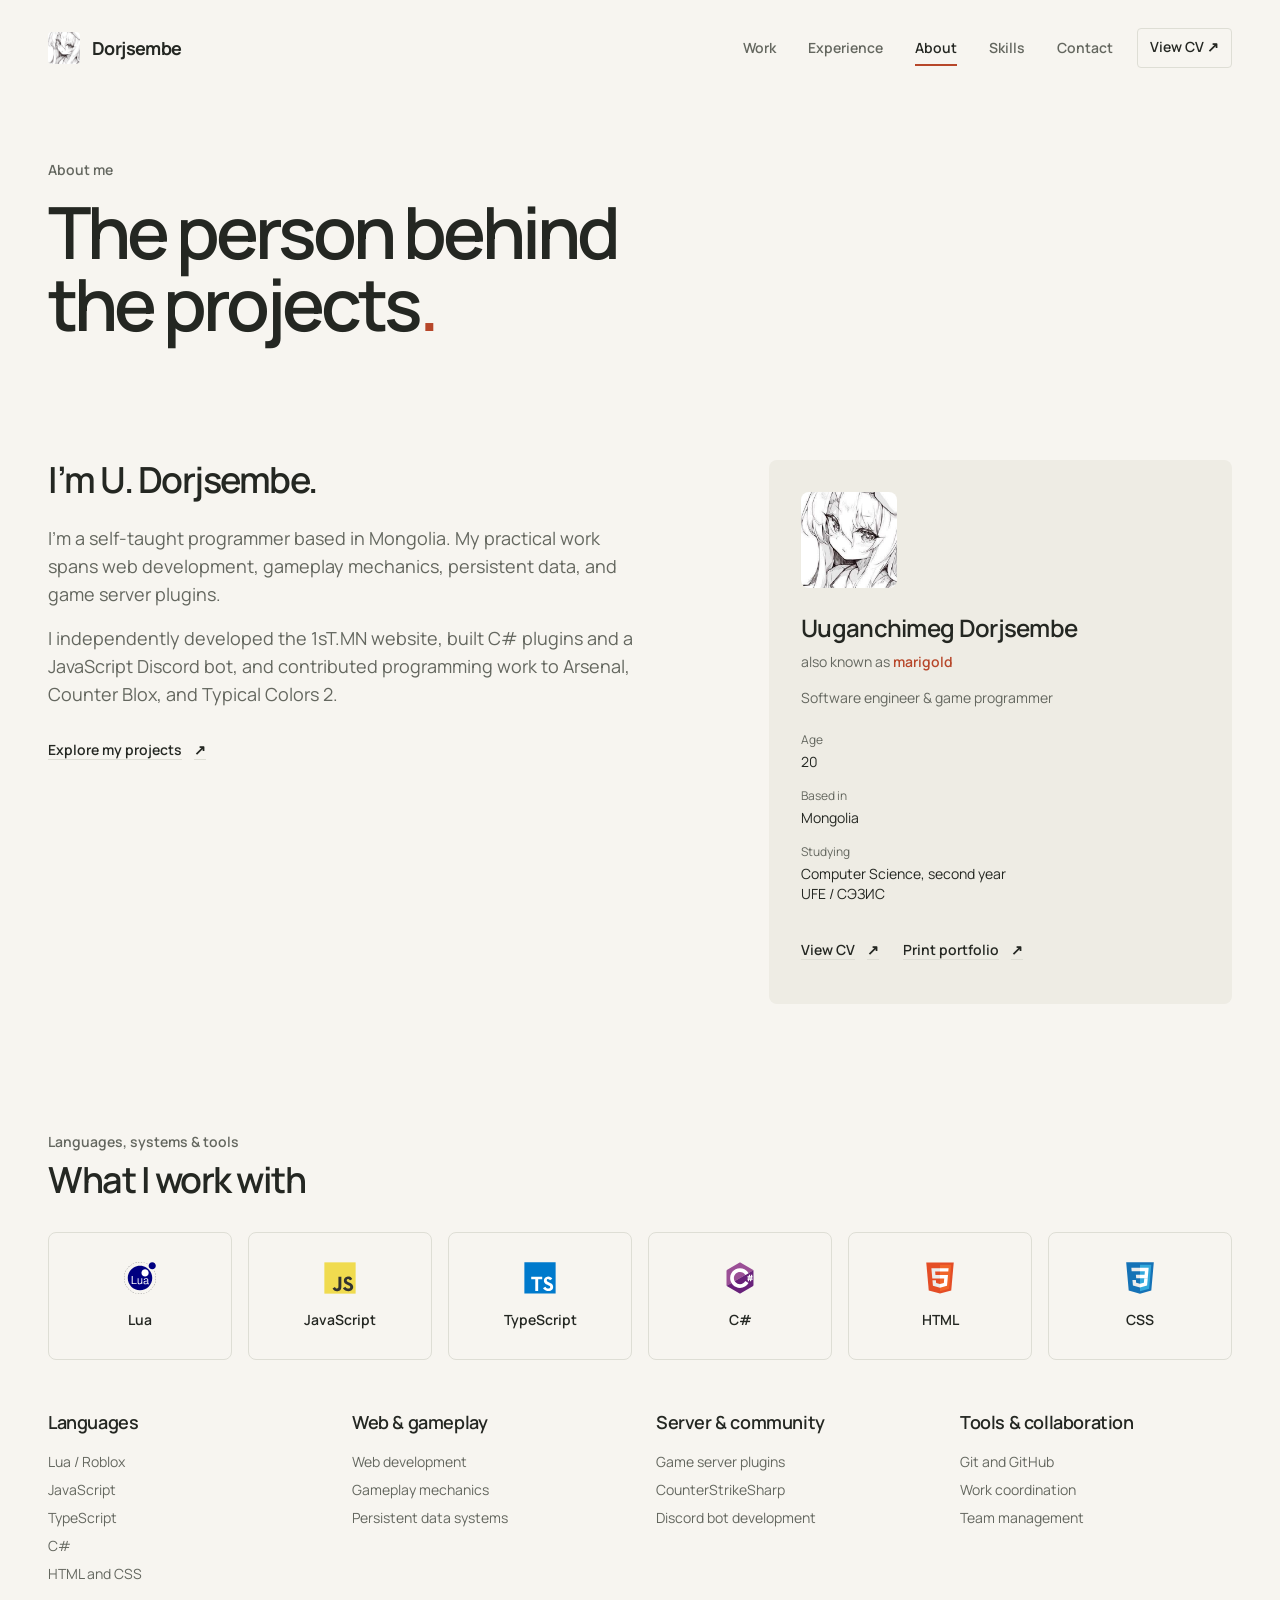
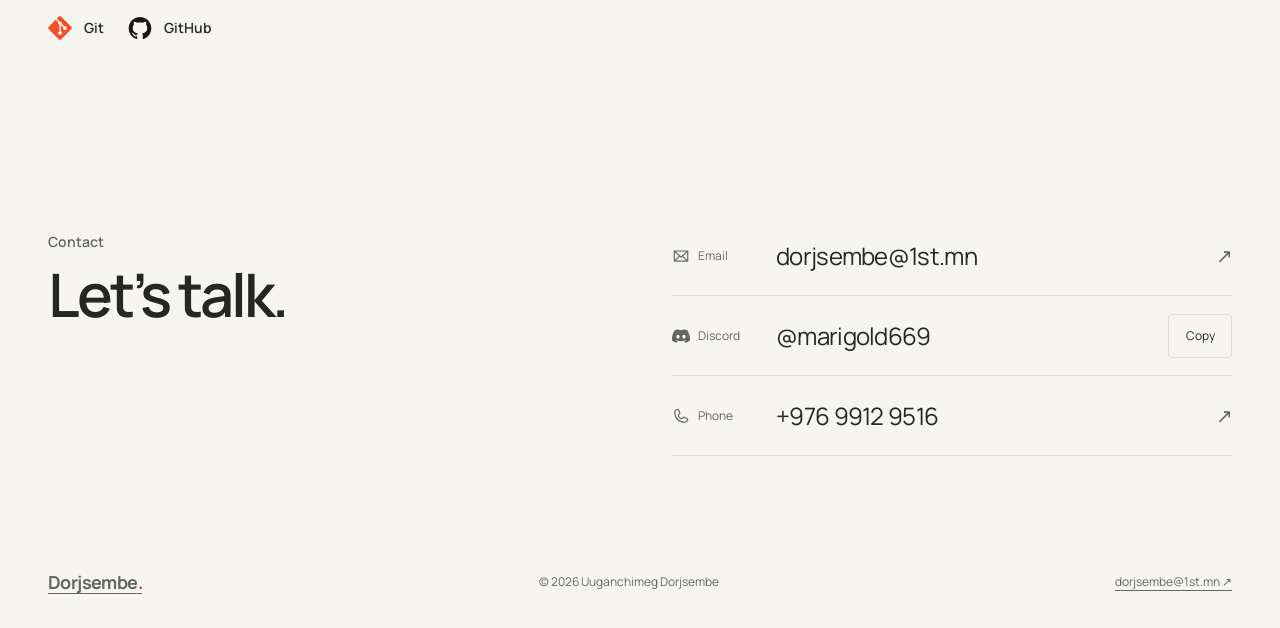
==== about.html @ 1ffc4818 "Publish Dorjsembe portfolio" ====
<!doctype html>
<html lang="en">
  <head>
    <meta charset="utf-8" />
    <meta name="viewport" content="width=device-width, initial-scale=1" />
    <meta name="theme-color" content="#f7f5f0" />
    <title>About & skills | Dorjsembe</title>
    <meta
      name="description"
      content="Dorjsembe, also known as marigold, is a software engineer and game programmer based in Mongolia. Selected work in web development, Roblox gameplay, persistent data, and game server plugins."
    />
    <meta property="og:type" content="website" />
    <meta property="og:title" content="About & skills | Dorjsembe" />
    <meta
      property="og:description"
      content="Software engineer &amp; game programmer. Websites, gameplay systems, and the infrastructure behind them."
    />
    <link rel="icon" href="./assets/icons/favicon.svg?v=avatar" type="image/svg+xml" />
    <link
      rel="preload"
      href="./assets/fonts/Manrope.ttf"
      as="font"
      type="font/ttf"
      crossorigin
    />
    <link rel="stylesheet" href="./css/style.css" />
    <link rel="stylesheet" href="./css/print.css" media="print" />
    <script src="./js/portfolio-data.js" defer></script>
    <script src="./js/main.js" defer></script>
  </head>
  <body data-page="about">
    <a class="skip-link" href="#main">Skip to content</a>
    <header class="site-header shell">
      <a class="wordmark" href="./index.html" aria-label="Dorjsembe home"
        ><img
          class="brand-symbol"
          src="./assets/profile/avatar.jpg"
          width="32"
          height="32"
          alt=""
        /><span data-profile-name>Dorjsembe</span></a
      >
      <nav class="desktop-nav" aria-label="Main navigation">
        <a href="./projects.html">Work</a>
        <a href="./projects.html#experience">Experience</a>
        <a href="./about.html" aria-current="page">About</a>
        <a href="./about.html#skills">Skills</a>
        <a href="./about.html#contact">Contact</a>
      </nav>
      <a
        class="print-button"
        href="./cv.html"
        data-cv-preview-link
        >View CV <span aria-hidden="true">↗</span></a
      >
      <details class="mobile-menu">
        <summary>
          <span class="menu-label">Menu</span
          ><span class="menu-icon" aria-hidden="true"
            ><span></span><span></span
          ></span>
        </summary>
        <nav class="mobile-panel" aria-label="Mobile navigation">
          <a href="./projects.html">Work<span aria-hidden="true">↗</span></a>
          <a href="./projects.html#experience"
            >Experience<span aria-hidden="true">↗</span></a
          >
          <a href="./about.html">About<span aria-hidden="true">↗</span></a>
          <a href="./about.html#skills"
            >Skills<span aria-hidden="true">↗</span></a
          >
          <a href="./about.html#contact"
            >Contact<span aria-hidden="true">↗</span></a
          ><a
            href="./cv.html"
            data-cv-preview-link
            >View CV <span aria-hidden="true">↗</span></a
          ><a href="./print.html"
            >Print portfolio <span aria-hidden="true">↗</span></a
          >
        </nav>
      </details>
    </header>
    <main id="main">
      <section class="page-intro shell">
        <p class="eyebrow">About me</p>
        <h1 class="page-title">
          The person behind<br />the projects<span class="name-period">.</span>
        </h1>
      </section>
      <section class="about-layout shell">
        <div class="about-intro">
          <h2>I’m U. Dorjsembe.</h2>
          <p>
            I’m a self-taught programmer based in Mongolia. My practical work
            spans web development, gameplay mechanics, persistent data, and game
            server plugins.
          </p>
          <p>
            I independently developed the 1sT.MN website, built C# plugins and a
            JavaScript Discord bot, and contributed programming work to Arsenal,
            Counter Blox, and Typical Colors 2.
          </p>
          <a class="text-link" href="./projects.html"
            >Explore my projects <span aria-hidden="true">↗</span></a
          >
        </div>
        <aside class="profile-card" aria-label="Profile">
          <img
            class="profile-avatar"
            src="./assets/profile/avatar.jpg"
            width="96"
            height="96"
            alt="marigold profile picture"
          />
          <h2 data-profile-full-name>Uuganchimeg Dorjsembe</h2>
          <p class="profile-alias">
            also known as <span data-profile-alias>marigold</span>
          </p>
          <p>Software engineer & game programmer</p>
          <dl>
            <div>
              <dt>Age</dt>
              <dd><span data-profile-age>20</span></dd>
            </div>
            <div>
              <dt>Based in</dt>
              <dd>Mongolia</dd>
            </div>
            <div>
              <dt>Studying</dt>
              <dd>Computer Science, second year<br />UFE / СЭЗИС</dd>
            </div>
          </dl>
          <div class="project-links">
            <a
              class="text-link"
              href="./cv.html"
              data-cv-preview-link
              >View CV <span aria-hidden="true">↗</span></a
            ><a class="text-link" href="./print.html"
              >Print portfolio <span aria-hidden="true">↗</span></a
            >
          </div>
        </aside>
      </section>
      <section class="section shell" id="skills" aria-labelledby="skills-title">
        <div class="section-heading">
          <div>
            <p class="eyebrow">Languages, systems & tools</p>
            <h2 id="skills-title">What I work with</h2>
          </div>
        </div>
        <div
          class="language-grid"
          aria-label="Programming languages and web technologies"
        >
          <div class="language-item">
            <img
              src="./assets/icons/languages/lua.svg"
              alt=""
              width="32"
              height="32"
              loading="lazy"
            /><span>Lua</span>
          </div>
          <div class="language-item">
            <img
              src="./assets/icons/languages/javascript.svg"
              alt=""
              width="32"
              height="32"
              loading="lazy"
            /><span>JavaScript</span>
          </div>
          <div class="language-item">
            <img
              src="./assets/icons/languages/typescript.svg"
              alt=""
              width="32"
              height="32"
              loading="lazy"
            /><span>TypeScript</span>
          </div>
          <div class="language-item">
            <img
              src="./assets/icons/languages/csharp.svg"
              alt=""
              width="32"
              height="32"
              loading="lazy"
            /><span>C#</span>
          </div>
          <div class="language-item">
            <img
              src="./assets/icons/languages/html5.svg"
              alt=""
              width="32"
              height="32"
              loading="lazy"
            /><span>HTML</span>
          </div>
          <div class="language-item">
            <img
              src="./assets/icons/languages/css3.svg"
              alt=""
              width="32"
              height="32"
              loading="lazy"
            /><span>CSS</span>
          </div>
        </div>
        <div class="skills-grid">
          <section class="skill-group" data-skill-group="0">
            <h3>Languages</h3>
            <ul>
              <li>Lua / Roblox</li>
              <li>JavaScript</li>
              <li>TypeScript</li>
              <li>C#</li>
              <li>HTML and CSS</li>
            </ul>
          </section>
          <section class="skill-group" data-skill-group="1">
            <h3>Web &amp; gameplay</h3>
            <ul>
              <li>Web development</li>
              <li>Gameplay mechanics</li>
              <li>Persistent data systems</li>
            </ul>
          </section>
          <section class="skill-group" data-skill-group="2">
            <h3>Server &amp; community</h3>
            <ul>
              <li>Game server plugins</li>
              <li>CounterStrikeSharp</li>
              <li>Discord bot development</li>
            </ul>
          </section>
          <section class="skill-group" data-skill-group="3">
            <h3>Tools &amp; collaboration</h3>
            <ul>
              <li>Git and GitHub</li>
              <li>Work coordination</li>
              <li>Team management</li>
            </ul>
          </section>
        </div>
        <div class="tool-strip">
          <div class="language-item">
            <img
              src="./assets/icons/languages/git.svg"
              alt=""
              width="24"
              height="24"
            /><span>Git</span>
          </div>
          <div class="language-item">
            <img
              src="./assets/icons/languages/github.svg"
              alt=""
              width="24"
              height="24"
            /><span>GitHub</span>
          </div>
        </div>
        <div class="learning-section" data-learning hidden>
          <h3>Currently learning</h3>
          <ul></ul>
        </div>
      </section>
      <section
        class="contact-section shell"
        id="contact"
        aria-labelledby="contact-title"
      >
        <div class="contact-layout">
          <div>
            <p class="eyebrow">Contact</p>
            <h2 id="contact-title">Let’s talk.</h2>
          </div>
          <div class="contact-links contact-list" data-contact-links>
            <div class="contact-item">
              <span class="contact-kind" data-contact-method="email">Email</span
              ><a href="mailto:dorjsembe@1st.mn"
                >dorjsembe@1st.mn <span aria-hidden="true">↗</span></a
              >
            </div>
            <div class="contact-item">
              <span class="contact-kind" data-contact-method="discord">Discord</span>
              <div class="discord-contact">
                <span class="contact-value">@marigold669</span>
              </div>
            </div>
            <div class="contact-item">
              <span class="contact-kind" data-contact-method="phone">Phone</span
              ><a href="tel:+97699129516"
                >+976 9912 9516 <span aria-hidden="true">↗</span></a
              >
            </div>
          </div>
          <p data-contact-empty hidden></p>
        </div>
      </section>
    </main>
    <footer class="site-footer shell">
      <a class="wordmark" href="./index.html"
        ><span data-profile-name>Dorjsembe</span
        ><span class="wordmark-period">.</span></a
      >
      <p>© 2026 Uuganchimeg Dorjsembe</p>
      <a href="mailto:dorjsembe@1st.mn" data-email-link
        >dorjsembe@1st.mn <span aria-hidden="true">↗</span></a
      >
    </footer>
  </body>
</html>
---- css/style.css ----
@font-face {
  font-family: Manrope;
  src: url("../assets/fonts/Manrope.ttf") format("truetype");
  font-weight: 200 800;
  font-style: normal;
  font-display: swap;
}

:root {
  --paper: #f7f5f0;
  --ink: #242722;
  --muted: #64675f;
  --accent: #b7472a;
  --line: #deded5;
  --surface: #eeece4;
  --white: #fffefa;
  --ease: cubic-bezier(0.32, 0.72, 0, 1);
  --radius: 8px;
}

* {
  box-sizing: border-box;
}
[hidden],
.print-only {
  display: none !important;
}
html {
  scroll-behavior: smooth;
  scroll-padding-top: 32px;
}
body {
  margin: 0;
  background: var(--paper);
  color: var(--ink);
  font:
    400 16px/24px Manrope,
    sans-serif;
  -webkit-font-smoothing: antialiased;
}
a {
  color: inherit;
  text-decoration: none;
}
button {
  color: inherit;
  font: inherit;
  cursor: pointer;
}
button,
a,
summary {
  -webkit-tap-highlight-color: transparent;
}
button,
input,
textarea {
  font: inherit;
}
img,
svg {
  display: block;
  max-width: 100%;
}
img {
  height: auto;
}
figure,
p,
h1,
h2,
h3,
h4 {
  margin: 0;
}
h1,
h2,
h3,
h4 {
  font-weight: 600;
  text-wrap: balance;
}
p,
li {
  text-wrap: pretty;
}
a,
button,
summary {
  touch-action: manipulation;
}
a:focus-visible,
button:focus-visible,
summary:focus-visible {
  outline: 2px solid var(--accent);
  outline-offset: 5px;
}
::selection {
  background: var(--accent);
  color: var(--paper);
}
.shell {
  width: min(calc(100% - 96px), 1200px);
  margin-inline: auto;
}
.skip-link {
  position: fixed;
  z-index: 40;
  top: 12px;
  left: 12px;
  padding: 12px 24px;
  background: var(--ink);
  color: var(--paper);
  border-radius: 4px;
  transform: translateY(-160%);
}
.skip-link:focus {
  transform: none;
}

/* The name and the work lead; the navigation stays quiet. */
.site-header {
  position: relative;
  z-index: 10;
  display: flex;
  align-items: center;
  justify-content: space-between;
  gap: 24px;
  min-height: 96px;
}
.wordmark {
  display: inline-flex;
  align-items: center;
  gap: 12px;
  flex-shrink: 0;
  font-size: 18px;
  line-height: 28px;
  font-weight: 700;
  letter-spacing: -0.6px;
}
.brand-symbol {
  display: block;
  flex-shrink: 0;
  width: 32px;
  height: 32px;
  border-radius: 4px;
  object-fit: cover;
}
.wordmark-period {
  color: var(--accent);
  margin-left: -12px;
}
.desktop-nav {
  display: flex;
  align-items: center;
  gap: 32px;
  margin-left: auto;
}
.desktop-nav a {
  position: relative;
  padding-block: 12px;
  color: var(--muted);
  font-size: 14px;
  line-height: 20px;
  font-weight: 600;
  transition: color 250ms var(--ease);
}
.desktop-nav a::after {
  position: absolute;
  right: 0;
  bottom: 4px;
  left: 0;
  height: 2px;
  background: var(--accent);
  content: "";
  transform: scaleX(0);
  transform-origin: left;
  transition: transform 300ms var(--ease);
}
.desktop-nav a:hover,
.desktop-nav a[aria-current="page"],
.desktop-nav a[aria-current="location"] {
  color: var(--ink);
}
.desktop-nav a:hover::after,
.desktop-nav a[aria-current="page"]::after,
.desktop-nav a[aria-current="location"]::after {
  transform: scaleX(1);
}
.desktop-nav a:active {
  color: var(--accent);
}
.print-button {
  align-items: center;
  justify-content: center;
  gap: 12px;
  min-height: 40px;
  padding: 8px 12px;
  border: 1px solid var(--line);
  border-radius: 4px;
  background: transparent;
  font-size: 14px;
  line-height: 20px;
  font-weight: 600;
  white-space: nowrap;
  transition:
    border-color 250ms var(--ease),
    background 250ms var(--ease),
    transform 250ms var(--ease);
}
.print-button:hover {
  border-color: var(--ink);
  background: var(--surface);
}
.print-button:active {
  transform: scale(0.98);
}
.mobile-menu {
  display: none;
}

/* Home */
.hero {
  display: grid;
  grid-template-columns: minmax(0, 1.25fr) minmax(0, 1fr);
  align-items: center;
  gap: 64px;
  padding-block: 64px 80px;
}
.hero-copy {
  position: relative;
  z-index: 1;
  min-width: 0;
}
.eyebrow {
  display: flex;
  align-items: center;
  gap: 12px;
  color: var(--muted);
  font-size: 14px;
  line-height: 20px;
  font-weight: 600;
}
.accent-rule {
  width: 24px;
  height: 2px;
  flex: 0 0 24px;
  background: var(--accent);
}
.name-heading {
  max-width: 680px;
  margin-block: 16px 24px;
  font-size: 96px;
  line-height: 1;
  font-weight: 600;
  letter-spacing: -6px;
  background: linear-gradient(105deg, #000, #666);
  background-clip: text;
  -webkit-background-clip: text;
  color: transparent;
}
.name-heading span {
  color: inherit;
}
.name-period,
.name-heading .name-period {
  color: var(--accent);
}
.hero-role {
  max-width: 680px;
  margin-bottom: 16px;
  font-size: 24px;
  line-height: 32px;
  font-weight: 500;
  letter-spacing: -0.7px;
  text-wrap: balance;
}
.profile-alias {
  margin: -8px 0 24px;
  color: var(--muted);
  font-size: 14px;
  line-height: 20px;
}
.profile-alias [data-profile-alias] {
  color: var(--accent);
  font-weight: 600;
}
.profile-card .profile-alias {
  margin: 8px 0 16px;
}
.hero-description {
  max-width: 480px;
  color: var(--muted);
  font-size: 16px;
  line-height: 24px;
}
.hero-actions {
  display: flex;
  flex-wrap: wrap;
  align-items: center;
  gap: 24px;
  margin-top: 32px;
}
.button {
  display: inline-flex;
  align-items: center;
  justify-content: center;
  gap: 32px;
  min-height: 48px;
  padding: 8px 12px;
  border: 1px solid transparent;
  border-radius: 4px;
  font-size: 16px;
  line-height: 24px;
  font-weight: 600;
  transition:
    background 300ms var(--ease),
    transform 300ms var(--ease);
}
.button-primary {
  background: var(--ink);
  color: var(--paper);
}
.button-primary:hover {
  background: var(--accent);
  transform: translateY(-2px);
}
.button:active {
  transform: scale(0.98);
}
.text-link {
  display: inline-flex;
  align-items: center;
  gap: 12px;
  width: fit-content;
  max-width: 100%;
  padding-block: 8px;
  font-size: 14px;
  line-height: 20px;
  font-weight: 600;
  text-decoration: underline;
  text-underline-offset: 4px;
  text-decoration-color: var(--line);
  text-decoration-thickness: 1px;
  transition:
    color 250ms var(--ease),
    text-decoration-color 250ms var(--ease);
}
.text-link:hover {
  color: var(--accent);
  text-decoration-color: var(--accent);
}
.text-link:active {
  color: var(--ink);
}
.hero-meta {
  display: flex;
  flex-wrap: wrap;
  align-items: center;
  gap: 8px 16px;
  margin-top: 32px;
  color: var(--muted);
  font-size: 12px;
  line-height: 16px;
}
.hero-meta > span + span::before {
  margin-right: 16px;
  color: #a7a99f;
  content: "/";
}
.status-dot {
  display: inline-block;
  width: 8px;
  height: 8px;
  margin-right: 4px;
  border-radius: 50%;
  background: var(--accent);
}
.hero-work {
  position: relative;
  width: 100%;
  height: 368px;
  isolation: isolate;
}
.hero-tile {
  position: absolute;
  display: block;
  overflow: hidden;
  border: 4px solid var(--paper);
  border-radius: 12px;
  background: var(--surface);
  box-shadow: 0 12px 32px rgb(36 39 34 / 12%);
  transition:
    transform 600ms var(--ease),
    box-shadow 600ms var(--ease);
}
.hero-tile img {
  width: 100%;
  height: 100%;
  object-fit: cover;
}
.tile-arsenal {
  z-index: 1;
  top: 0;
  right: 0;
  width: 68%;
  height: 80%;
  transform: rotate(5deg);
}
.tile-colors {
  z-index: 2;
  top: 64px;
  left: 0;
  width: 56%;
  height: 56%;
  transform: rotate(-6deg);
}
.tile-first {
  z-index: 3;
  right: 12px;
  bottom: 0;
  width: 52%;
  height: 32%;
  transform: rotate(-3deg);
  background: #181818;
}
.tile-first img {
  object-fit: cover;
  padding: 0;
}
.collage-caption {
  display: none;
}
.hero-tile:hover {
  z-index: 4;
  transform: translateY(-8px) rotate(0);
  box-shadow: 0 16px 40px rgb(36 39 34 / 18%);
}
.hero-tile:active {
  transform: translateY(-2px) rotate(0);
}
.section {
  padding-block: 64px;
}
.section-heading {
  display: flex;
  flex-wrap: wrap;
  align-items: end;
  justify-content: space-between;
  gap: 24px;
  margin-bottom: 32px;
}
.section-heading > div {
  display: grid;
  gap: 8px;
}
.section-heading h2 {
  font-size: 36px;
  line-height: 40px;
  letter-spacing: -1.5px;
}
.section-heading p,
.section-count {
  color: var(--muted);
  font-size: 14px;
  line-height: 20px;
}
.work-count {
  position: relative;
  top: -8px;
  margin-left: 12px;
  color: var(--muted);
  font-size: 14px;
  line-height: 20px;
  font-weight: 400;
  letter-spacing: 0;
}
.work-section {
  padding-top: 32px;
}
.work-grid {
  display: grid;
  grid-template-columns: repeat(2, minmax(0, 1fr));
  gap: 48px 32px;
}
.work-card {
  min-width: 0;
}
.work-preview {
  position: relative;
  display: block;
  width: 100%;
  aspect-ratio: 16 / 10;
  overflow: hidden;
  border-radius: 8px;
  background: var(--surface);
}
.work-preview img {
  width: 100%;
  height: 100%;
  object-fit: cover;
  object-position: center 35%;
  transition: transform 700ms var(--ease);
}
.work-preview::after {
  position: absolute;
  right: 16px;
  bottom: 16px;
  display: grid;
  width: 40px;
  height: 40px;
  place-items: center;
  border-radius: 50%;
  background: var(--paper);
  color: var(--ink);
  content: "↗";
  font-size: 24px;
  line-height: 32px;
  transition:
    background 300ms var(--ease),
    color 300ms var(--ease),
    transform 300ms var(--ease);
}
.work-preview:hover img {
  transform: scale(1.035);
}
.work-preview:hover::after {
  background: var(--accent);
  color: var(--paper);
  transform: rotate(5deg);
}
.work-preview:active::after {
  transform: scale(0.95);
}
.preview-first,
.first-mn-visual {
  background: #181818;
}
.work-preview .project-logo {
  object-fit: cover;
  padding: 0;
}
.work-card-meta {
  display: flex;
  flex-wrap: wrap;
  align-items: baseline;
  justify-content: space-between;
  gap: 8px 16px;
  margin-block: 24px 8px;
}
.work-card h3 {
  font-size: 24px;
  line-height: 32px;
  letter-spacing: -0.7px;
}
.work-card h3 a:hover {
  color: var(--accent);
}
.project-type {
  color: var(--muted);
  font-size: 12px;
  line-height: 16px;
}
.work-description {
  max-width: 480px;
  color: var(--muted);
  font-size: 14px;
  line-height: 20px;
}
.inline-tech {
  margin-top: 16px;
  color: var(--muted);
  font-size: 12px;
  line-height: 16px;
}
.inline-tech span {
  margin-inline: 8px;
  color: #a1a497;
}

/* Project index and individual contributions. */
.page-intro {
  padding-block: 64px;
}
.page-title {
  max-width: 900px;
  margin-block: 16px 24px;
  font-size: 72px;
  line-height: 1;
  letter-spacing: -4px;
}
.page-intro > p:not(.eyebrow) {
  max-width: 600px;
  color: var(--muted);
  font-size: 18px;
  line-height: 28px;
}
.project-case {
  padding-block: 32px 64px;
  scroll-margin-top: 32px;
}
.featured-project {
  display: grid;
  grid-template-columns: minmax(0, 1.15fr) minmax(0, 1fr);
  align-items: center;
  gap: 64px;
}
.project-visual {
  position: relative;
  display: grid;
  min-height: 368px;
  place-items: center;
  overflow: hidden;
  border-radius: 8px;
}
.project-visual img {
  width: 100%;
  height: 100%;
  object-fit: cover;
}
.first-mn-visual img {
  position: absolute;
  inset: 0;
  width: 100%;
  height: 100%;
  max-height: none;
  object-fit: cover;
  padding: 0;
}
.first-mn-visual .eyebrow {
  position: absolute;
  z-index: 1;
  top: 24px;
  left: 24px;
  color: #d3d3ca;
  font-size: 12px;
  line-height: 16px;
}
.first-mn-visual .asset-placeholder {
  position: absolute;
  z-index: 1;
  right: 24px;
  bottom: 24px;
  left: 24px;
  color: #d3d3ca;
  font-size: 12px;
  line-height: 16px;
}
.project-overview {
  min-width: 0;
}
.project-overview .eyebrow {
  margin-bottom: 16px;
}
.project-overview h2 {
  margin-bottom: 16px;
  font-size: 48px;
  line-height: 1;
  letter-spacing: -2px;
}
.project-overview h3 {
  margin-top: 24px;
  font-size: 16px;
  line-height: 24px;
}
.project-overview > p {
  color: var(--muted);
}
.responsibility-list {
  margin-block: 16px 24px;
  padding-left: 24px;
  color: var(--muted);
}
.responsibility-list li {
  padding-left: 4px;
  margin-block: 8px;
  font-size: 14px;
  line-height: 20px;
}
.responsibility-list li::marker {
  color: var(--accent);
}
.project-links {
  display: flex;
  flex-wrap: wrap;
  gap: 8px 24px;
  margin-top: 24px;
}
.project-links a {
  display: inline-flex;
  align-items: center;
  gap: 12px;
  min-height: 44px;
  padding-block: 8px;
  font-size: 14px;
  line-height: 20px;
  font-weight: 600;
  text-decoration: underline;
  text-decoration-color: var(--line);
  text-underline-offset: 4px;
  transition:
    color 250ms var(--ease),
    text-decoration-color 250ms var(--ease);
}
.project-links a:hover {
  color: var(--accent);
  text-decoration-color: var(--accent);
}
.project-links a:active {
  color: var(--ink);
}

.experience-section {
  padding-top: 48px;
}
.experience-grid {
  display: grid;
  grid-template-columns: repeat(3, minmax(0, 1fr));
  gap: 32px;
}
.experience-card {
  min-width: 0;
  scroll-margin-top: 32px;
}
.game-art {
  width: 100%;
  aspect-ratio: 1 / 1;
  overflow: hidden;
  border-radius: 8px;
  background: var(--surface);
}
.game-art img {
  width: 100%;
  height: 100%;
  object-fit: cover;
  transition: transform 700ms var(--ease);
}
.experience-card:hover .game-art img {
  transform: scale(1.025);
}
.experience-content {
  padding-top: 24px;
}
.entry-number {
  display: block;
  margin-bottom: 8px;
  color: var(--accent);
  font-size: 12px;
  line-height: 16px;
}
.experience-content h3 {
  margin-bottom: 12px;
  font-size: 24px;
  line-height: 32px;
  letter-spacing: -0.7px;
}
.experience-content > p {
  color: var(--muted);
  font-size: 14px;
  line-height: 20px;
}
.experience-content .contribution-label {
  margin: 16px 0 8px;
  color: var(--ink);
  font-size: 12px;
  line-height: 16px;
  font-weight: 600;
}
.persistence-copy {
  color: var(--muted);
  font-size: 14px;
  line-height: 20px;
}
.technology-list {
  display: flex;
  flex-wrap: wrap;
  gap: 8px;
  margin: 16px 0 0;
  padding: 0;
  list-style: none;
}
.technology-list li,
.technology-list > span {
  padding: 4px 8px;
  border: 1px solid var(--line);
  border-radius: 4px;
  color: var(--muted);
  font-size: 12px;
  line-height: 16px;
}

.artwork-note {
  margin-top: 32px;
  color: var(--muted);
  font-size: 12px;
  line-height: 16px;
}

/* About and programming languages. */
.about-layout {
  display: grid;
  grid-template-columns: minmax(0, 1.35fr) minmax(0, 1fr);
  align-items: start;
  gap: 96px;
  padding-block: 32px 64px;
}
.about-intro h2 {
  max-width: 600px;
  margin-bottom: 24px;
  font-size: 36px;
  line-height: 40px;
  letter-spacing: -1.5px;
}
.about-intro p {
  max-width: 600px;
  color: var(--muted);
  font-size: 18px;
  line-height: 28px;
}
.about-intro p + p {
  margin-top: 16px;
}
.about-intro .text-link {
  margin-top: 24px;
}
.profile-card {
  padding: 32px;
  border-radius: 8px;
  background: var(--surface);
}
.profile-avatar {
  display: block;
  width: 96px;
  height: 96px;
  margin-bottom: 24px;
  border-radius: 8px;
  object-fit: cover;
}
.profile-card .eyebrow {
  margin-bottom: 24px;
}
.profile-card h2,
.profile-card h3 {
  font-size: 24px;
  line-height: 32px;
  letter-spacing: -0.7px;
}
.profile-card > p {
  margin-top: 12px;
  color: var(--muted);
  font-size: 14px;
  line-height: 20px;
}
.profile-card dl {
  display: grid;
  gap: 16px;
  margin-block: 24px 0;
}
.profile-card dl div {
  display: grid;
  gap: 4px;
}
.profile-card dt {
  color: var(--muted);
  font-size: 12px;
  line-height: 16px;
}
.profile-card dd {
  margin: 0;
  font-size: 14px;
  line-height: 20px;
}
.profile-card a {
  overflow-wrap: anywhere;
}
.skills-section {
  padding-top: 32px;
}
.language-grid {
  display: grid;
  grid-template-columns: repeat(6, minmax(0, 1fr));
  gap: 16px;
  margin-block: 32px 48px;
}
.language-item {
  display: flex;
  flex-direction: column;
  align-items: center;
  justify-content: center;
  gap: 16px;
  min-width: 0;
  min-height: 128px;
  padding: 24px 16px;
  border: 1px solid var(--line);
  border-radius: 8px;
}
.language-item img,
.language-item svg {
  width: 32px;
  height: 32px;
  object-fit: contain;
}
.language-item span {
  text-align: center;
  font-size: 14px;
  line-height: 20px;
  font-weight: 600;
}
.skills-grid {
  display: grid;
  grid-template-columns: repeat(4, minmax(0, 1fr));
  gap: 32px;
}
.skill-group {
  min-width: 0;
}
.skill-group h3 {
  margin-bottom: 16px;
  font-size: 18px;
  line-height: 28px;
  letter-spacing: -0.4px;
}
.skill-group ul {
  display: grid;
  gap: 8px;
  margin: 0;
  padding: 0;
  list-style: none;
  color: var(--muted);
  font-size: 14px;
  line-height: 20px;
}
.tool-strip {
  display: flex;
  flex-wrap: wrap;
  gap: 24px;
  margin-top: 32px;
}
.tool-strip .language-item {
  flex-direction: row;
  justify-content: flex-start;
  gap: 12px;
  min-height: auto;
  padding: 0;
  border: 0;
}
.tool-strip .language-item img {
  width: 24px;
  height: 24px;
}
.tool-strip .language-item span {
  font-size: 14px;
  line-height: 20px;
}
.learning-section {
  margin-top: 32px;
}
.learning-section h3 {
  margin-bottom: 16px;
  font-size: 18px;
  line-height: 28px;
}
.learning-section ul {
  display: flex;
  flex-wrap: wrap;
  gap: 8px 24px;
  margin: 0;
  padding-left: 16px;
  color: var(--muted);
  font-size: 14px;
  line-height: 20px;
}

/* Shared end of page. */
.contact-section {
  padding-block: 80px;
  margin-top: 32px;
}
.contact-layout {
  display: grid;
  grid-template-columns: minmax(0, 1fr) minmax(420px, 1fr);
  align-items: start;
  gap: 64px;
}
.contact-layout h2 {
  font-size: 60px;
  line-height: 1;
  letter-spacing: -3px;
}
.contact-layout h2 span {
  color: var(--accent);
}
.contact-layout .eyebrow {
  margin-bottom: 12px;
}
.contact-layout p {
  max-width: 480px;
  margin-top: 16px;
  color: var(--muted);
}
.contact-links {
  display: flex;
  flex-direction: column;
  align-items: flex-start;
  gap: 12px;
  min-width: 0;
}
.contact-links a,
.contact-email {
  display: inline-flex;
  align-items: center;
  gap: 24px;
  max-width: 100%;
  padding-block: 8px;
  color: var(--accent);
  font-size: 24px;
  line-height: 32px;
  letter-spacing: -0.7px;
  text-decoration: underline;
  text-decoration-thickness: 1px;
  text-underline-offset: 8px;
  overflow-wrap: anywhere;
  transition: color 250ms var(--ease);
}
.contact-links a:hover,
.contact-email:hover {
  color: var(--ink);
}
.contact-links a:active,
.contact-email:active {
  color: var(--muted);
}
.contact-links p {
  margin-top: 0;
  font-size: 14px;
  line-height: 20px;
}
.contact-list {
  --contact-size: 24px;
  --contact-leading: 32px;
  width: 100%;
  align-items: stretch;
  gap: 0;
}
.contact-item {
  display: grid;
  grid-template-columns: 80px minmax(0, 1fr);
  align-items: center;
  gap: 24px;
  width: 100%;
  min-width: 0;
  min-height: 80px;
  padding-block: 16px;
  border-bottom: 1px solid var(--line);
}
.contact-kind {
  display: flex;
  align-items: center;
  gap: 8px;
  color: var(--muted);
  font-size: 12px;
  line-height: 16px;
}
.contact-kind[data-contact-method="email"] {
  --contact-icon: url("../assets/icons/contact/email.svg");
}
.contact-kind[data-contact-method="discord"] {
  --contact-icon: url("../assets/icons/contact/discord.svg");
}
.contact-kind[data-contact-method="phone"] {
  --contact-icon: url("../assets/icons/contact/phone.svg");
}
.contact-kind[data-contact-method="email"]::before,
.contact-kind[data-contact-method="discord"]::before,
.contact-kind[data-contact-method="phone"]::before {
  content: "";
  flex: 0 0 18px;
  width: 18px;
  height: 18px;
  background-color: currentColor;
  -webkit-mask: var(--contact-icon) center / contain no-repeat;
  mask: var(--contact-icon) center / contain no-repeat;
}
.contact-list .contact-item a,
.contact-list .contact-value {
  color: var(--ink);
  font-size: var(--contact-size);
  line-height: var(--contact-leading);
  letter-spacing: -0.7px;
  white-space: nowrap;
  overflow-wrap: normal;
}
.contact-list .contact-item a {
  justify-content: space-between;
  gap: 16px;
  width: 100%;
  min-height: 44px;
  padding: 0;
  text-decoration: none;
}
.contact-list .contact-item a:hover {
  color: var(--accent);
}
.contact-item a > [aria-hidden] {
  flex-shrink: 0;
  color: var(--muted);
  font-size: 20px;
}
.discord-contact {
  display: grid;
  grid-template-columns: minmax(0, 1fr) auto;
  align-items: center;
  gap: 12px;
  min-height: 44px;
}
.copy-handle {
  align-items: center;
  justify-content: center;
  min-height: 44px;
  min-width: 64px;
  padding: 8px 12px;
  border: 1px solid var(--line);
  border-radius: 4px;
  background: transparent;
  font-size: 12px;
  line-height: 16px;
  transition:
    background 250ms var(--ease),
    transform 250ms var(--ease);
}
.copy-handle:hover {
  background: var(--surface);
}
.copy-handle:active {
  transform: scale(0.98);
}
.contact-feedback {
  max-width: 420px;
  color: var(--muted);
  font-size: 12px;
  line-height: 20px;
}
.contact-feedback:empty {
  display: none;
}
@media (max-width: 600px) {
  .contact-list {
    --contact-size: 18px;
    --contact-leading: 28px;
  }
  .contact-item {
    grid-template-columns: minmax(0, 1fr);
    gap: 4px;
  }
}
.site-footer {
  display: flex;
  flex-wrap: wrap;
  align-items: center;
  justify-content: space-between;
  gap: 16px;
  padding-block: 32px;
  color: var(--muted);
  font-size: 12px;
  line-height: 16px;
}
.site-footer a {
  text-decoration: underline;
  text-underline-offset: 4px;
}
.site-footer a:hover {
  color: var(--accent);
}
.reveal {
  opacity: 1;
  transform: none;
}

@media screen {
  .js-only {
    display: none !important;
  }
  .enhanced .js-only {
    display: inline-flex !important;
  }
}

@media (min-width: 1500px) {
  .hero {
    padding-block: 80px;
  }
  .hero-work {
    height: 400px;
  }
}

@media (max-width: 1100px) {
  .shell {
    width: calc(100% - 64px);
  }
  .desktop-nav {
    gap: 24px;
  }
  .site-header {
    gap: 16px;
  }
  .hero {
    grid-template-columns: minmax(0, 1.2fr) minmax(0, 1fr);
    gap: 40px;
  }
  .name-heading {
    font-size: 72px;
    letter-spacing: -4px;
  }
  .hero-work {
    height: 320px;
  }
  .hero-role {
    font-size: 24px;
    line-height: 32px;
  }
  .hero-actions {
    gap: 16px;
  }
  .featured-project {
    gap: 40px;
  }
  .about-layout {
    gap: 48px;
  }
  .contact-layout h2 {
    font-size: 48px;
    letter-spacing: -2px;
  }
}

@media (max-width: 900px) {
  .contact-layout {
    grid-template-columns: minmax(0, 1fr);
    gap: 24px;
  }
  .desktop-nav {
    gap: 16px;
  }
  .desktop-nav a {
    font-size: 12px;
    line-height: 16px;
  }
  .hero {
    gap: 32px;
    padding-block: 48px 64px;
  }
  .hero-work {
    height: 296px;
  }
  .name-heading {
    font-size: 60px;
    letter-spacing: -3px;
  }
  .hero-role {
    font-size: 20px;
    line-height: 28px;
  }
  .hero-meta {
    gap: 8px;
  }
  .hero-meta > span + span::before {
    margin-right: 8px;
  }
  .section {
    padding-block: 48px;
  }
  .section-heading h2 {
    font-size: 30px;
    line-height: 36px;
    letter-spacing: -1px;
  }
  .work-section {
    padding-top: 32px;
  }
  .work-grid {
    gap: 40px 24px;
  }
  .project-visual {
    min-height: 320px;
  }
  .project-overview h2 {
    font-size: 36px;
    line-height: 40px;
    letter-spacing: -1.5px;
  }

  .experience-grid {
    gap: 24px;
  }
  .experience-content h3 {
    font-size: 20px;
    line-height: 28px;
  }
  .about-layout {
    gap: 32px;
  }
  .about-intro h2 {
    font-size: 30px;
    line-height: 36px;
    letter-spacing: -1px;
  }
  .profile-card {
    padding: 24px;
  }
  .language-grid {
    grid-template-columns: repeat(3, minmax(0, 1fr));
  }
  .skills-grid {
    grid-template-columns: repeat(2, minmax(0, 1fr));
    gap: 32px;
  }
  .contact-section {
    padding-block: 64px;
  }
}

@media (max-width: 700px) {
  .site-header .print-button {
    display: none;
  }
  .shell {
    width: calc(100% - 40px);
  }
  .site-header {
    min-height: 80px;
  }
  .wordmark {
    font-size: 16px;
    line-height: 24px;
  }
  .desktop-nav {
    display: none;
  }
  .mobile-menu {
    display: block;
  }
  .mobile-menu > summary {
    position: relative;
    z-index: 12;
    display: flex;
    align-items: center;
    justify-content: center;
    gap: 12px;
    min-width: 80px;
    min-height: 48px;
    cursor: pointer;
    list-style: none;
    font-size: 14px;
    line-height: 20px;
    font-weight: 600;
  }
  .mobile-menu > summary::-webkit-details-marker {
    display: none;
  }
  .menu-icon {
    position: relative;
    display: block;
    width: 24px;
    height: 16px;
  }
  .menu-icon > span {
    position: absolute;
    top: 4px;
    right: 0;
    left: 0;
    height: 2px;
    background: var(--ink);
    transition: transform 350ms var(--ease);
  }
  .menu-icon > span + span {
    top: 12px;
  }
  .mobile-menu[open] .menu-icon > span {
    transform: translateY(4px) rotate(45deg);
  }
  .mobile-menu[open] .menu-icon > span + span {
    transform: translateY(-4px) rotate(-45deg);
  }
  .mobile-panel {
    position: absolute;
    z-index: 11;
    top: calc(100% - 8px);
    right: 0;
    left: 0;
    display: grid;
    gap: 4px;
    padding: 16px;
    border: 1px solid var(--line);
    border-radius: 8px;
    background: var(--paper);
    box-shadow: 0 16px 32px rgb(36 39 34 / 10%);
  }
  .mobile-panel a {
    display: flex;
    align-items: center;
    justify-content: space-between;
    min-height: 48px;
    padding: 12px;
    border-radius: 4px;
    font-size: 18px;
    line-height: 28px;
    transition:
      background 250ms var(--ease),
      color 250ms var(--ease);
  }
  .mobile-panel a span {
    color: var(--muted);
    font-size: 12px;
    line-height: 16px;
  }
  .mobile-panel a:hover,
  .mobile-panel a[aria-current] {
    background: var(--surface);
    color: var(--accent);
  }
  .mobile-panel a:active {
    background: var(--line);
  }
  .hero {
    grid-template-columns: minmax(0, 1fr);
    gap: 40px;
    padding-block: 48px;
  }
  .name-heading {
    margin-block: 16px 24px;
    font-size: 72px;
    letter-spacing: -4px;
  }
  .hero-role {
    font-size: 24px;
    line-height: 32px;
  }
  .hero-description {
    max-width: 480px;
  }
  .hero-meta {
    margin-top: 24px;
  }
  .hero-work {
    width: min(100% - 24px, 448px);
    height: 320px;
    margin-inline: auto;
  }
  .tile-arsenal {
    width: 66%;
  }
  .tile-colors {
    top: 48px;
    width: 55%;
    height: 60%;
  }
  .tile-first {
    right: 0;
    bottom: 0;
    width: 52%;
  }
  .section-heading {
    margin-bottom: 24px;
    gap: 16px;
  }
  .section-heading h2 {
    font-size: 30px;
    line-height: 36px;
  }
  .section-heading > div {
    gap: 8px;
  }
  .work-section {
    padding-top: 32px;
  }
  .work-grid {
    grid-template-columns: minmax(0, 1fr);
    gap: 40px;
  }
  .work-card-meta {
    margin-top: 16px;
  }
  .work-card h3 {
    font-size: 24px;
    line-height: 32px;
  }
  .page-intro {
    padding-block: 48px;
  }
  .page-title {
    margin-block: 16px 24px;
    font-size: 60px;
    letter-spacing: -3px;
  }
  .page-intro > p:not(.eyebrow) {
    font-size: 16px;
    line-height: 24px;
  }
  .project-case {
    padding-block: 16px 48px;
  }
  .featured-project {
    grid-template-columns: minmax(0, 1fr);
    gap: 32px;
  }
  .project-visual {
    min-height: 0;
    aspect-ratio: 16 / 10;
  }
  .project-overview h2 {
    font-size: 36px;
    line-height: 40px;
  }

  .experience-section {
    padding-top: 32px;
  }
  .experience-grid {
    grid-template-columns: minmax(0, 1fr);
    gap: 40px;
  }
  .game-art {
    aspect-ratio: 16 / 11;
  }
  .game-art img {
    object-position: center 35%;
  }
  .experience-content {
    padding-top: 16px;
  }
  .experience-content h3 {
    font-size: 24px;
    line-height: 32px;
  }
  .about-layout {
    grid-template-columns: minmax(0, 1fr);
    gap: 32px;
    padding-block: 16px 48px;
  }
  .about-intro p {
    font-size: 16px;
    line-height: 24px;
  }
  .profile-card {
    padding: 24px;
  }
  .language-grid {
    gap: 12px;
    margin-block: 24px 40px;
  }
  .language-item {
    gap: 12px;
    min-height: 112px;
    padding: 16px 8px;
  }
  .language-item span {
    font-size: 12px;
    line-height: 16px;
  }
  .skills-grid {
    gap: 32px 24px;
  }
  .contact-section {
    padding-block: 48px;
    margin-top: 24px;
  }
  .contact-layout {
    align-items: start;
    gap: 24px;
  }
  .contact-layout h2 {
    font-size: 48px;
    line-height: 1;
    letter-spacing: -2px;
  }
  .contact-links a,
  .contact-email {
    gap: 16px;
    font-size: 24px;
    line-height: 32px;
  }
  .site-footer {
    align-items: flex-start;
    flex-direction: column;
    padding-block: 24px;
  }
}

@media (max-width: 450px) {
  .name-heading {
    font-size: 48px;
    letter-spacing: -2px;
  }
}

@media (max-width: 380px) {
  .wordmark {
    gap: 8px;
  }
  .brand-symbol {
    width: 24px;
    height: 24px;
  }
  .wordmark-period {
    margin-left: -8px;
  }
  .mobile-menu > summary {
    min-width: 64px;
    gap: 8px;
  }
  .hero {
    padding-top: 32px;
    gap: 32px;
  }
  .name-heading {
    font-size: 48px;
    letter-spacing: -2px;
  }
  .hero-role {
    font-size: 20px;
    line-height: 28px;
  }
  .hero-actions {
    align-items: flex-start;
    flex-direction: column;
    gap: 12px;
  }
  .hero-work {
    height: 248px;
  }
  .tile-colors {
    top: 40px;
  }
  .section-heading {
    align-items: flex-start;
    flex-direction: column;
    gap: 8px;
  }
  .page-title {
    font-size: 48px;
    letter-spacing: -2px;
  }
  .skills-grid {
    grid-template-columns: minmax(0, 1fr);
  }
  .contact-links a,
  .contact-email {
    font-size: 20px;
    line-height: 28px;
  }
}

@media (prefers-reduced-motion: reduce) {
  html {
    scroll-behavior: auto;
  }
  *,
  *::before,
  *::after {
    animation-duration: 0.01ms !important;
    animation-iteration-count: 1 !important;
    transition-duration: 0.01ms !important;
  }
  .hero-tile:hover,
  .work-preview:hover img,
  .experience-card:hover .game-art img {
    transform: none;
  }
}
---- css/print.css ----
/* This document is also a readable web preview of the native print layout. */
body[data-page="print"] {
  color: #202320;
  background: #f0efeb;
}
.print-toolbar {
  width: min(100% - 40px, 900px);
  margin: 24px auto;
  display: flex;
  flex-wrap: wrap;
  align-items: center;
  justify-content: space-between;
  gap: 16px;
  font-size: 14px;
}
.print-toolbar button {
  min-height: 44px;
  padding: 10px 18px;
  color: #fff;
  background: #242722;
  border: 1px solid #242722;
  border-radius: 6px;
  font: inherit;
  font-weight: 600;
  cursor: pointer;
}
.print-toolbar a {
  color: inherit;
  text-underline-offset: 3px;
}
.print-toolbar :focus-visible {
  outline: 2px solid #b7472a;
  outline-offset: 4px;
}
.print-document {
  width: min(100% - 40px, 900px);
  margin: 32px auto;
  font-family: Manrope, sans-serif;
  font-size: 16px;
  line-height: 1.45;
}
.print-document *,
.print-document *::before,
.print-document *::after {
  box-sizing: border-box;
}
.print-document .print-page {
  min-height: 0;
  margin: 0 0 32px;
  padding: 48px;
  background: #fff;
  border: 1px solid #d8d8d0;
}
.print-document h1,
.print-document h2,
.print-document h3,
.print-document h4,
.print-document p,
.print-document ul,
.print-document ol,
.print-document figure {
  margin: 0;
}
.print-document h1,
.print-document h2,
.print-document h3,
.print-document h4 {
  color: #202320;
  font-weight: 650;
  text-wrap: balance;
}
.print-document h1 {
  max-width: none;
  background: none;
  color: #202320;
  font-size: clamp(40px, 7vw, 64px);
  line-height: 1.05;
  letter-spacing: -0.055em;
  -webkit-text-fill-color: currentColor;
}
.print-document h2 {
  font-size: 32px;
  line-height: 1.1;
  letter-spacing: -0.035em;
}
.print-document h3 {
  font-size: 22px;
  line-height: 1.2;
  letter-spacing: -0.025em;
}
.print-document h4 {
  font-size: 16px;
  line-height: 1.3;
}
.print-document a {
  color: inherit;
  text-underline-offset: 3px;
  overflow-wrap: anywhere;
}
.print-document .eyebrow {
  color: #575b52;
  font-size: 11px;
  font-weight: 600;
  line-height: 1.4;
  letter-spacing: 1px;
  text-transform: uppercase;
}
.print-document .print-heading {
  padding-bottom: 28px;
  border-bottom: 1px solid #b9bcb3;
}
.print-document .print-heading h1 {
  margin-top: 12px;
}
.print-document [data-profile-full-name] {
  margin-top: 8px;
  font-size: 14px;
  color: #575b52;
}
.print-document .profile-alias {
  margin: 8px 0 0;
  color: #575b52;
  font-size: 10pt;
  line-height: 1.4;
}
.print-document .profile-alias [data-profile-alias] {
  color: inherit;
}
.print-document .print-role {
  margin-top: 16px;
  font-size: 18px;
}
.print-document .print-email {
  display: inline-block;
  margin-top: 12px;
  font-size: 14px;
}
.print-document .print-intro {
  max-width: 650px;
  margin: 40px 0;
  font-size: 19px;
  line-height: 1.55;
  color: #454940;
}
.print-document #print-profile > h2 {
  font-size: 24px;
}
.print-document .print-project-index {
  margin-top: 16px;
  padding: 0;
}
.print-document .print-project-index > section {
  padding: 20px 0;
  border-top: 1px solid #d8d8d0;
}
.print-document .print-project-index h2 {
  margin-bottom: 6px;
  font-size: 20px;
  line-height: 1.3;
  letter-spacing: -0.02em;
}
.print-document .print-project-index p {
  color: #454940;
}
.print-document .section-header {
  display: flex;
  align-items: flex-end;
  justify-content: space-between;
  gap: 24px;
  margin-bottom: 24px;
}
.print-document .section-header h2 {
  margin-top: 8px;
}
.print-document .section-note {
  color: #575b52;
  font-size: 12px;
}
.print-document .project-case {
  margin: 0;
  padding: 0;
  border: 0;
  border-radius: 0;
  background: #fff;
}
.print-document .featured-project {
  display: grid;
  grid-template-columns: 0.8fr 1.2fr;
  gap: 0;
  border: 1px solid #c7c9c1;
  border-radius: 0;
  overflow: visible;
}
.print-document .project-visual {
  display: flex;
  flex-direction: column;
  align-items: flex-start;
  justify-content: center;
  min-height: 0;
  padding: 24px;
  border-right: 1px solid #c7c9c1;
  border-radius: 0;
  background: #fff;
}
.print-document .project-logo {
  display: block;
  max-width: 100%;
  width: 190px;
  height: auto;
  padding: 0;
  max-height: 90px;
  object-fit: contain;
  filter: grayscale(1) brightness(0);
}
.print-document .first-mn-visual {
  position: static;
  aspect-ratio: auto;
  overflow: hidden;
}
.print-document .first-mn-visual .project-logo {
  position: static !important;
  inset: auto !important;
  width: 100%;
  height: 120px;
  max-height: 120px;
  margin: 0;
  padding: 0;
  object-fit: cover;
  filter: grayscale(1) invert(1);
}
.print-document .first-mn-visual .eyebrow,
.print-document .first-mn-visual .asset-placeholder {
  display: none;
}
.print-document .project-visual p {
  margin-top: 16px;
  color: #575b52;
  font-size: 12px;
}
.print-document .project-overview {
  padding: 24px;
}
.print-document .project-overview h2,
.print-document .project-overview h3 {
  margin: 0 0 12px;
}
.print-document .project-overview p {
  color: #454940;
}
.print-document .project-overview .eyebrow {
  margin-bottom: 12px;
  font-size: 11px;
}
.print-document .asset-placeholder {
  display: block;
  margin-top: 12px;
  padding: 0;
  color: #575b52;
  font-size: 11px;
  line-height: 1.35;
}
.print-document .project-links {
  display: flex;
  flex-wrap: wrap;
  gap: 8px 20px;
  margin-top: 16px;
  font-size: 13px;
}
.print-document .technology-list {
  display: flex;
  flex-wrap: wrap;
  gap: 6px;
  margin-top: 16px;
}
.print-document .technology-list span {
  padding: 3px 6px;
  font-size: 11px;
  line-height: 1.4;
  color: #454940;
  border: 1px solid #c7c9c1;
  border-radius: 2px;
  background: #fff;
}

.print-document summary {
  color: #202320;
  font-weight: 600;
}

.print-document .experience-grid {
  display: block;
}
.print-document .experience-card {
  display: block;
  min-height: 0;
  margin-bottom: 24px;
  padding: 24px;
  border: 1px solid #c7c9c1;
  border-radius: 0;
  background: #fff;
}
.print-document .experience-card:last-child {
  margin-bottom: 0;
}
.print-document .game-art {
  display: none;
}
.print-document .experience-content {
  min-width: 0;
  padding: 0;
}
.print-document .entry-number {
  display: block;
  margin-bottom: 6px;
  color: #575b52;
  font-size: 11px;
}
.print-document .experience-card h3 {
  margin: 0 0 12px;
}
.print-document .experience-card p {
  color: #454940;
  font-size: 16px;
  line-height: 1.45;
}

.print-document .skills-grid {
  display: grid;
  grid-template-columns: 1fr 1fr;
  gap: 28px 32px;
  margin-top: 28px;
}
.print-document .skill-group {
  min-width: 0;
  padding: 0 0 20px;
  border: 0;
  border-bottom: 1px solid #c7c9c1;
  border-radius: 0;
  background: #fff;
}
.print-document .skill-group h3 {
  margin-bottom: 10px;
  font-size: 17px;
}
.print-document .skill-group ul {
  padding-left: 18px;
}
.print-document .skill-group li {
  color: #454940;
  font-size: 15px;
  line-height: 1.5;
}
.print-document .skill-note,
.print-document .skill-status {
  margin-top: 12px;
  font-size: 12px;
  color: #575b52;
}
.print-document .learning-section:not([hidden]) {
  display: block;
  margin-top: 28px;
}
.print-document .learning-section h3 {
  margin-bottom: 12px;
  font-size: 17px;
}
.print-document .learning-section ul {
  padding-left: 18px;
}
.print-document .learning-note {
  margin-top: 28px;
  color: #454940;
}
.print-document .print-education {
  margin-top: 40px;
  padding-top: 24px;
  border-top: 1px solid #b9bcb3;
}
.print-document .print-education h2,
.print-document .print-education h3 {
  margin-bottom: 10px;
  font-size: 20px;
}
.print-document .print-education p {
  color: #454940;
}
.print-document .print-education + h2 {
  margin-top: 32px;
  font-size: 24px;
}
.print-document .contact-links {
  display: flex;
  flex-wrap: wrap;
  gap: 12px 24px;
  margin-top: 28px;
  padding: 0;
  list-style: none;
  font-size: 15px;
}
.print-document .contact-links a {
  overflow-wrap: anywhere;
}

@media screen and (max-width: 600px) {
  .print-document {
    width: calc(100% - 24px);
    margin: 24px auto;
  }
  .print-document .print-page {
    padding: 24px;
    margin-bottom: 24px;
  }
  .print-toolbar {
    width: calc(100% - 32px);
  }
  .print-document .print-intro {
    margin-block: 28px;
    font-size: 17px;
  }
  .print-document .section-header {
    display: block;
  }
  .print-document .section-note {
    display: block;
    margin-top: 12px;
  }
  .print-document .featured-project,
  .print-document .skills-grid {
    grid-template-columns: 1fr;
  }
  .print-document .project-visual {
    border-right: 0;
    border-bottom: 1px solid #c7c9c1;
  }
  .print-document .experience-card {
    padding: 20px;
  }
}

@page {
  size: A4;
  margin: 16mm;
}

.print-document .contribution-label {
  margin: 12px 0 6px;
  color: #202320;
  font-size: 13px;
  font-weight: 600;
  line-height: 1.3;
}
.print-document .persistence-copy {
  font-size: 15px;
  line-height: 1.4;
  color: #454940;
}

@media print {
  .print-document .contact-item {
    display: grid;
    grid-template-columns: 20mm minmax(0, 1fr);
    gap: 3mm;
    min-height: 0;
    padding: 0;
    border: 0;
  }
  .print-document .contact-kind,
  .print-document .contact-value,
  .print-document .contact-item a {
    font-size: 10pt;
    line-height: 1.4;
    color: #333;
    letter-spacing: 0;
  }
  .print-document .contact-feedback,
  .print-document .copy-handle,
  .print-document .contact-item a > [aria-hidden] {
    display: none !important;
  }
  .print-document .contact-item a,
  .print-document .discord-contact {
    min-height: 0;
  }
  .print-document .contribution-label {
    margin: 2mm 0 1mm;
    font-size: 10pt;
    line-height: 1.3;
  }
  .print-document .persistence-copy {
    font-size: 11pt;
    line-height: 1.4;
    color: #333;
  }
  :root {
    --paper: #fff;
    --white: #fff;
    --surface: #fff;
    --ink: #161616;
    --muted: #454545;
    --accent: #333;
    --line: #bbb;
  }
  html {
    scroll-behavior: auto;
  }
  body,
  body[data-page="print"] {
    margin: 0;
    color: #161616;
    background: #fff;
    font-size: 12pt;
    -webkit-print-color-adjust: exact;
    print-color-adjust: exact;
  }
  *,
  *::before,
  *::after {
    animation: none !important;
    transition: none !important;
    box-shadow: none !important;
    text-shadow: none !important;
  }
  .screen-only,
  .js-only,
  .site-header,
  .site-footer,
  .skip-link,
  nav,
  .print-toolbar,
  button,
  .button,
  [hidden] {
    display: none !important;
  }
  .print-only {
    display: block !important;
  }
  .reveal,
  [data-reveal] {
    opacity: 1 !important;
    visibility: visible !important;
    transform: none !important;
    filter: none !important;
  }
  .print-document {
    width: 100%;
    max-width: none;
    margin: 0;
    color: #161616;
    font-size: 12pt;
    line-height: 1.4;
  }
  .print-document .print-page {
    display: block;
    width: 100%;
    min-height: 0;
    margin: 0;
    padding: 0;
    border: 0;
    border-radius: 0;
    background: #fff;
    break-before: page;
    page-break-before: always;
  }
  .print-document .print-page:first-child {
    break-before: auto;
    page-break-before: auto;
  }
  .print-document h1,
  .print-document h2,
  .print-document h3,
  .print-document h4,
  .print-document summary {
    color: #161616;
    break-after: avoid;
    page-break-after: avoid;
  }
  .print-document p,
  .print-document li {
    orphans: 3;
    widows: 3;
  }
  .print-document a {
    color: #161616;
    text-decoration: underline;
    text-underline-offset: 2pt;
  }
  .print-document a[href^="#"] {
    text-decoration: none;
  }
  .print-document .eyebrow {
    color: #454545;
    font-size: 8.5pt;
    line-height: 1.3;
    letter-spacing: 0.7pt;
  }
  .print-document .print-heading {
    padding-bottom: 8mm;
  }
  .print-document .print-heading h1 {
    margin-top: 3mm;
  }
  .print-document [data-profile-full-name] {
    margin-top: 2mm;
    font-size: 11pt;
    color: #454545;
  }
  .print-document h1 {
    font-size: 44pt;
    line-height: 1.05;
    letter-spacing: -2pt;
  }
  .print-document .print-role {
    margin-top: 4mm;
    font-size: 14pt;
    line-height: 1.35;
  }
  .print-document .print-email {
    margin-top: 4mm;
    font-size: 11pt;
  }
  .print-document .print-intro {
    max-width: 155mm;
    margin: 12mm 0 9mm;
    font-size: 14pt;
    line-height: 1.5;
    color: #333;
  }
  .print-document #print-profile > h2 {
    font-size: 18pt;
  }
  .print-document .print-project-index {
    margin-top: 4mm;
  }
  .print-document .print-project-index > section {
    padding: 5mm 0;
    break-inside: avoid;
    page-break-inside: avoid;
  }
  .print-document .print-project-index h2 {
    margin-bottom: 2mm;
    font-size: 13pt;
  }
  .print-document .print-project-index p {
    font-size: 12pt;
    line-height: 1.4;
    color: #333;
  }
  .print-document .section-header {
    display: flex;
    gap: 5mm;
    margin-bottom: 6mm;
  }
  .print-document h2 {
    margin: 0;
    font-size: 24pt;
    line-height: 1.1;
    letter-spacing: -0.8pt;
  }
  .print-document .section-header h2 {
    margin-top: 3mm;
  }
  .print-document .section-note {
    display: block;
    color: #454545;
    font-size: 8.5pt;
  }
  .print-document .featured-project {
    grid-template-columns: 0.7fr 1.3fr;
    break-inside: avoid;
    page-break-inside: avoid;
  }
  .print-document .project-visual,
  .print-document .project-overview {
    min-height: 0;
    padding: 5mm;
  }
  .print-document .first-mn-visual .project-logo {
    position: static !important;
    inset: auto !important;
    width: 100%;
    height: 30mm;
    max-width: 100%;
    max-height: 30mm;
    margin: 0;
    padding: 0;
    object-fit: cover;
    filter: grayscale(1) invert(1);
  }
  .print-document .project-visual p {
    margin-top: 3mm;
    font-size: 9pt;
    line-height: 1.35;
    color: #454545;
  }
  .print-document .project-overview h2,
  .print-document .project-overview h3 {
    margin: 0 0 3mm;
    font-size: 21pt;
    line-height: 1.15;
  }
  .print-document .project-overview p {
    font-size: 11pt;
    line-height: 1.4;
    color: #333;
  }
  .print-document .project-overview .eyebrow {
    margin-bottom: 3mm;
    font-size: 8.5pt;
  }
  .print-document .asset-placeholder {
    margin-top: 3mm;
    font-size: 8.5pt;
    color: #555;
  }
  .print-document .responsibility-list {
    display: block;
    margin: 4mm 0;
    padding-left: 5mm;
    font-size: 11pt;
    line-height: 1.4;
  }
  .print-document .project-links {
    gap: 2mm 5mm;
    margin-top: 3mm;
    font-size: 9pt;
    line-height: 1.35;
  }
  .print-document .project-links a {
    display: inline;
    min-height: 0;
    padding: 0;
    font-size: 9pt;
    line-height: 1.35;
  }
  .print-document .technology-list {
    gap: 1.5mm;
    margin-top: 3mm;
  }
  .print-document .technology-list span {
    padding: 1mm 2mm;
    font-size: 8.5pt;
    line-height: 1.3;
    border-radius: 0;
    color: #333;
  }
  .print-document details {
    display: block;
  }
  .print-document details > :not(summary) {
    display: block !important;
  }
  .print-document details::details-content {
    display: block;
    content-visibility: visible;
    height: auto;
  }
  .print-document details > summary {
    display: block;
    list-style: none;
    cursor: default;
  }
  .print-document details > summary::-webkit-details-marker {
    display: none;
  }
  .print-document details > summary::after {
    display: none !important;
  }

  .print-document .game-art {
    display: none !important;
  }
  .print-document .experience-card {
    display: block;
    min-height: 0;
    margin-bottom: 5mm;
    padding: 4.5mm;
    break-inside: avoid;
    page-break-inside: avoid;
  }
  .print-document .experience-card:last-child {
    margin-bottom: 0;
  }
  .print-document .entry-number {
    margin-bottom: 1mm;
    font-size: 8.5pt;
    color: #454545;
  }
  .print-document .experience-card h3 {
    margin: 0 0 3mm;
    font-size: 17pt;
    line-height: 1.2;
    letter-spacing: -0.4pt;
  }
  .print-document .experience-card p {
    font-size: 12pt;
    line-height: 1.4;
    color: #333;
  }

  .print-document .skills-grid {
    grid-template-columns: 1fr 1fr;
    gap: 6mm 8mm;
    margin-top: 7mm;
  }
  .print-document .skill-group {
    padding-bottom: 4mm;
    break-inside: avoid;
    page-break-inside: avoid;
  }
  .print-document .skill-group h3 {
    margin-bottom: 2mm;
    font-size: 12pt;
    line-height: 1.3;
  }
  .print-document .skill-group ul {
    display: block;
    padding-left: 4mm;
    list-style: disc;
  }
  .print-document .skill-group li + li {
    margin-top: 1mm;
  }
  .print-document .skill-group li {
    font-size: 11pt;
    line-height: 1.45;
    color: #333;
  }
  .print-document .skill-note,
  .print-document .skill-status {
    margin-top: 3mm;
    font-size: 9pt;
    color: #555;
  }
  .print-document .learning-section:not([hidden]) {
    margin-top: 6mm;
  }
  .print-document .learning-section h3 {
    margin-bottom: 3mm;
    font-size: 12pt;
  }
  .print-document .learning-section li {
    font-size: 11pt;
    line-height: 1.4;
  }
  .print-document .learning-note {
    margin-top: 6mm;
    color: #333;
    font-size: 11pt;
  }
  .print-document .print-education {
    margin-top: 10mm;
    padding-top: 6mm;
    break-inside: avoid;
  }
  .print-document .print-education h2,
  .print-document .print-education h3 {
    margin-bottom: 3mm;
    font-size: 15pt;
  }
  .print-document .print-education p {
    font-size: 11pt;
    line-height: 1.4;
    color: #333;
  }
  .print-document .print-education + h2 {
    margin-top: 8mm;
    font-size: 18pt;
  }
  .print-document .contact-links {
    display: flex;
    flex-wrap: wrap;
    gap: 3mm 6mm;
    margin-top: 8mm;
    font-size: 11pt;
  }
  .print-document .contact-links a {
    overflow-wrap: anywhere;
  }
}
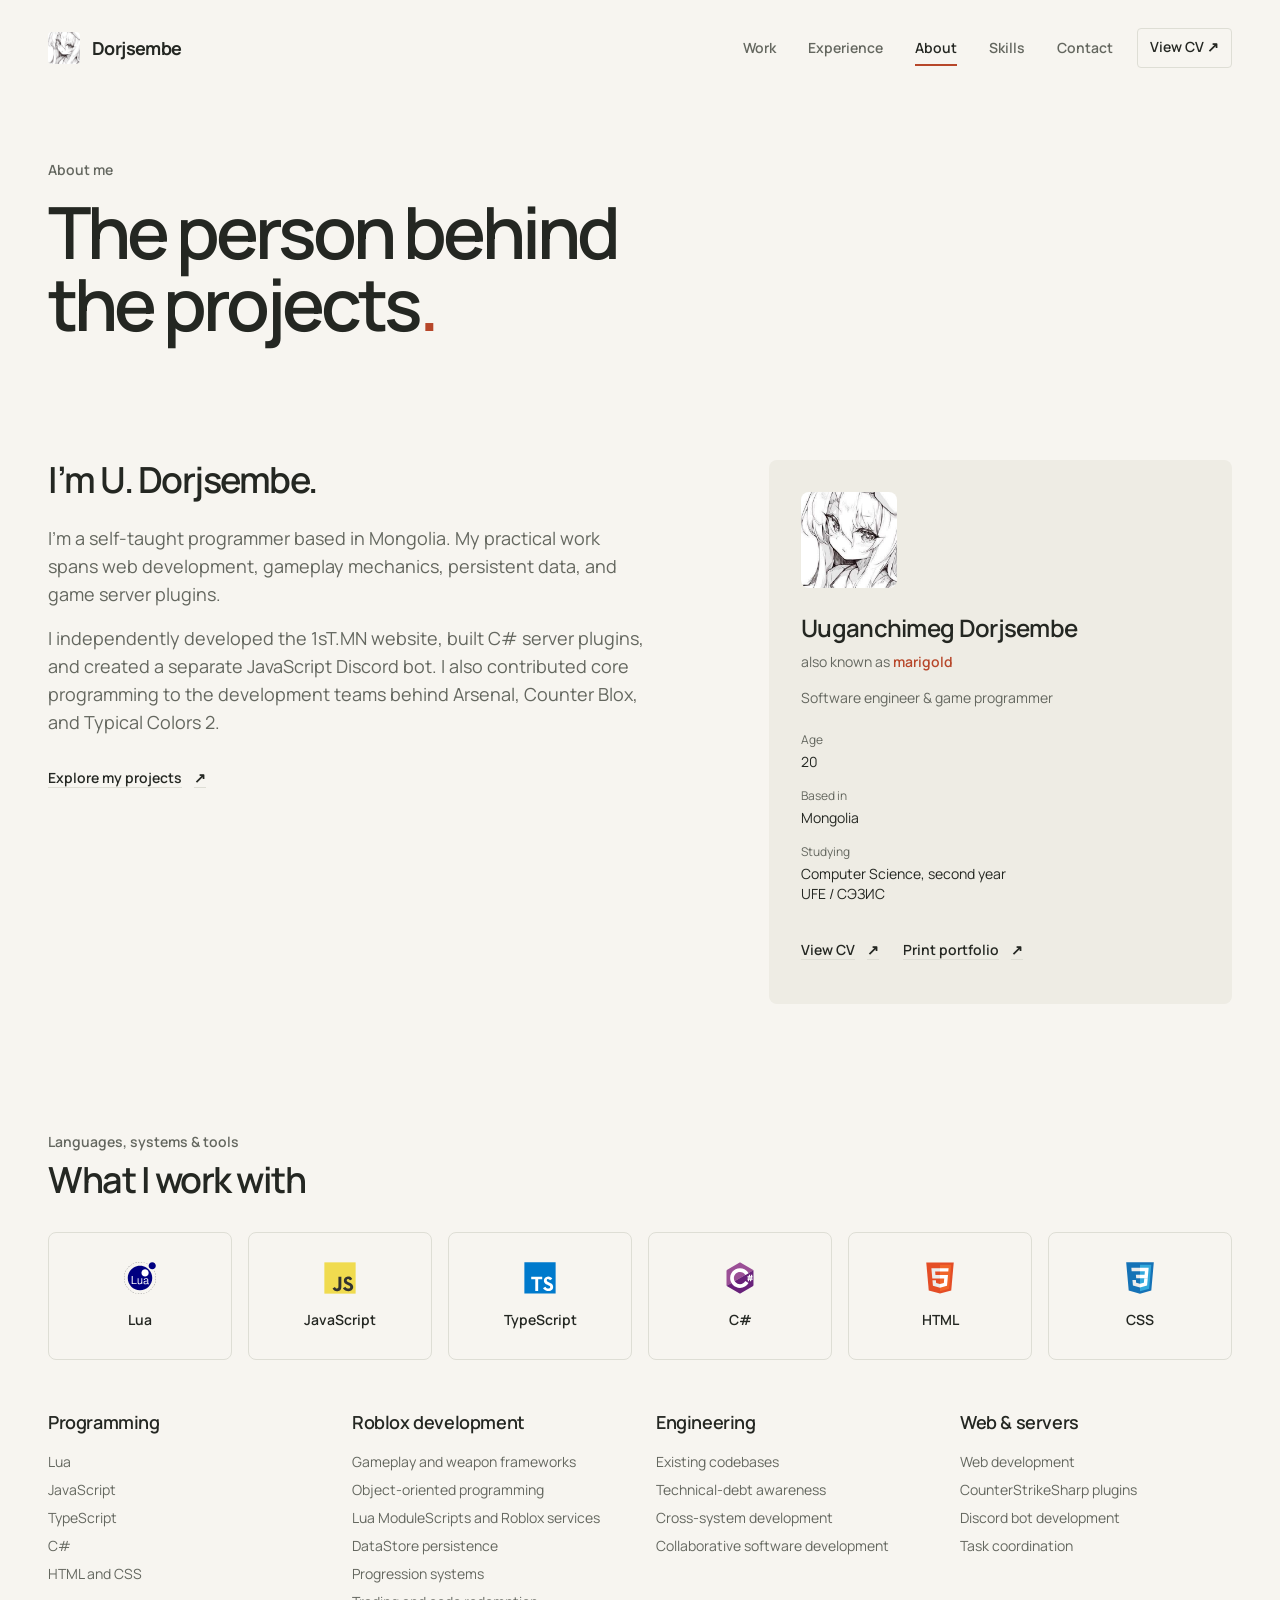
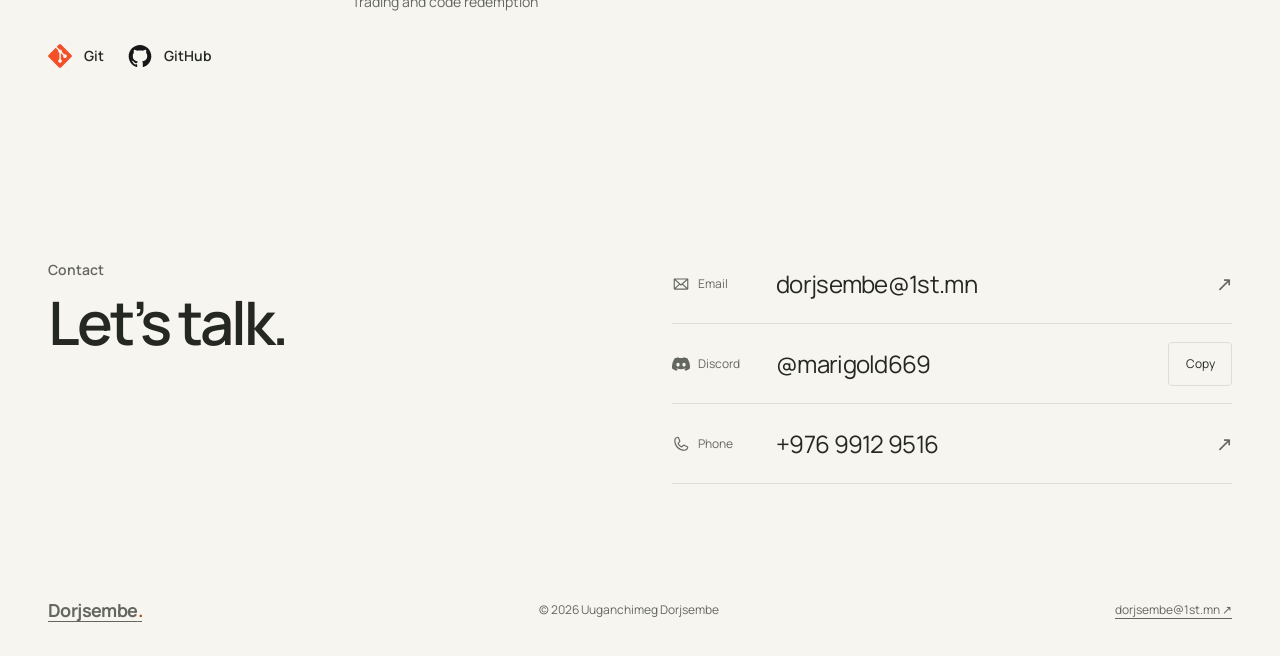
==== commit 88a324f7: "Add interactive project pages and accurate Roblox contributions" ====
--- a/about.html
+++ b/about.html
@@ -15,7 +15,11 @@
       property="og:description"
       content="Software engineer &amp; game programmer. Websites, gameplay systems, and the infrastructure behind them."
     />
-    <link rel="icon" href="./assets/icons/favicon.svg?v=avatar" type="image/svg+xml" />
+    <link
+      rel="icon"
+      href="./assets/icons/favicon.svg?v=avatar"
+      type="image/svg+xml"
+    />
     <link
       rel="preload"
       href="./assets/fonts/Manrope.ttf"
@@ -47,10 +51,7 @@
         <a href="./about.html#skills">Skills</a>
         <a href="./about.html#contact">Contact</a>
       </nav>
-      <a
-        class="print-button"
-        href="./cv.html"
-        data-cv-preview-link
+      <a class="print-button" href="./cv.html" data-cv-preview-link
         >View CV <span aria-hidden="true">↗</span></a
       >
       <details class="mobile-menu">
@@ -71,9 +72,7 @@
           >
           <a href="./about.html#contact"
             >Contact<span aria-hidden="true">↗</span></a
-          ><a
-            href="./cv.html"
-            data-cv-preview-link
+          ><a href="./cv.html" data-cv-preview-link
             >View CV <span aria-hidden="true">↗</span></a
           ><a href="./print.html"
             >Print portfolio <span aria-hidden="true">↗</span></a
@@ -97,9 +96,10 @@
             server plugins.
           </p>
           <p>
-            I independently developed the 1sT.MN website, built C# plugins and a
-            JavaScript Discord bot, and contributed programming work to Arsenal,
-            Counter Blox, and Typical Colors 2.
+            I independently developed the 1sT.MN website, built C# server
+            plugins, and created a separate JavaScript Discord bot. I also
+            contributed core programming to the development teams behind
+            Arsenal, Counter Blox, and Typical Colors 2.
           </p>
           <a class="text-link" href="./projects.html"
             >Explore my projects <span aria-hidden="true">↗</span></a
@@ -133,10 +133,7 @@
             </div>
           </dl>
           <div class="project-links">
-            <a
-              class="text-link"
-              href="./cv.html"
-              data-cv-preview-link
+            <a class="text-link" href="./cv.html" data-cv-preview-link
               >View CV <span aria-hidden="true">↗</span></a
             ><a class="text-link" href="./print.html"
               >Print portfolio <span aria-hidden="true">↗</span></a
@@ -212,9 +209,9 @@
         </div>
         <div class="skills-grid">
           <section class="skill-group" data-skill-group="0">
-            <h3>Languages</h3>
+            <h3>Programming</h3>
             <ul>
-              <li>Lua / Roblox</li>
+              <li>Lua</li>
               <li>JavaScript</li>
               <li>TypeScript</li>
               <li>C#</li>
@@ -222,27 +219,32 @@
             </ul>
           </section>
           <section class="skill-group" data-skill-group="1">
-            <h3>Web &amp; gameplay</h3>
+            <h3>Roblox development</h3>
             <ul>
-              <li>Web development</li>
-              <li>Gameplay mechanics</li>
-              <li>Persistent data systems</li>
+              <li>Gameplay and weapon frameworks</li>
+              <li>Object-oriented programming</li>
+              <li>Lua ModuleScripts and Roblox services</li>
+              <li>DataStore persistence</li>
+              <li>Progression systems</li>
+              <li>Trading and code redemption</li>
             </ul>
           </section>
           <section class="skill-group" data-skill-group="2">
-            <h3>Server &amp; community</h3>
+            <h3>Engineering</h3>
             <ul>
-              <li>Game server plugins</li>
-              <li>CounterStrikeSharp</li>
-              <li>Discord bot development</li>
+              <li>Existing codebases</li>
+              <li>Technical-debt awareness</li>
+              <li>Cross-system development</li>
+              <li>Collaborative software development</li>
             </ul>
           </section>
           <section class="skill-group" data-skill-group="3">
-            <h3>Tools &amp; collaboration</h3>
+            <h3>Web &amp; servers</h3>
             <ul>
-              <li>Git and GitHub</li>
-              <li>Work coordination</li>
-              <li>Team management</li>
+              <li>Web development</li>
+              <li>CounterStrikeSharp plugins</li>
+              <li>Discord bot development</li>
+              <li>Task coordination</li>
             </ul>
           </section>
         </div>
@@ -287,7 +289,9 @@
               >
             </div>
             <div class="contact-item">
-              <span class="contact-kind" data-contact-method="discord">Discord</span>
+              <span class="contact-kind" data-contact-method="discord"
+                >Discord</span
+              >
               <div class="discord-contact">
                 <span class="contact-value">@marigold669</span>
               </div>
--- a/css/print.css
+++ b/css/print.css
@@ -878,3 +878,213 @@
     overflow-wrap: anywhere;
   }
 }
+
+/* Five content groups keep the expanded contributions readable on A4. */
+.print-document .print-profile-heading {
+  display: grid;
+  grid-template-columns: 96px minmax(0, 1fr);
+  align-items: start;
+  gap: 24px;
+}
+.print-document .print-avatar {
+  width: 96px;
+  height: 96px;
+  border-radius: 8px;
+  object-fit: cover;
+}
+.print-document .responsibility-list {
+  display: block;
+  margin: 16px 0;
+  padding-left: 20px;
+  list-style: disc;
+}
+.print-document .responsibility-list li + li {
+  margin-top: 4px;
+}
+.print-document .print-context {
+  margin-top: 40px;
+  padding-top: 24px;
+  border-top: 1px solid #b9bcb3;
+}
+.print-document .print-context h3 {
+  margin: 8px 0 12px;
+}
+.print-document .print-context > p:not(.eyebrow) {
+  color: #454940;
+}
+.print-document .print-period {
+  margin-bottom: 16px;
+  font-size: 14px;
+  font-weight: 600;
+}
+.print-document .print-bullets {
+  display: grid;
+  gap: 8px;
+  margin: 16px 0 0;
+  padding-left: 20px;
+  list-style: disc;
+}
+.print-document .print-bullets li {
+  color: #454940;
+  font-size: 15px;
+  line-height: 1.45;
+}
+.print-document .print-note {
+  margin-top: 20px;
+  color: #575b52;
+  font-size: 13px;
+  line-height: 1.45;
+}
+.print-document .experience-card .print-technical,
+.print-document .experience-card .print-lesson {
+  margin-top: 12px;
+  font-size: 14px;
+  line-height: 1.45;
+}
+.print-document .print-technical strong,
+.print-document .print-lesson strong {
+  font-weight: 600;
+}
+.print-document .print-highlight {
+  margin: 20px 0;
+  padding: 12px 16px;
+  border-left: 2px solid #b9bcb3;
+}
+.print-document .print-highlight h4 {
+  margin-bottom: 8px;
+}
+.print-document .print-page-link {
+  margin-top: 16px;
+  font-size: 13px;
+  line-height: 1.4;
+}
+.print-document .print-reference-row {
+  display: flex;
+  flex-wrap: wrap;
+  gap: 8px 20px;
+}
+.print-document .print-reference-row .print-page-link,
+.print-document .print-reference-row .project-links {
+  margin: 12px 0 0;
+}
+
+@media screen and (max-width: 600px) {
+  .print-document .print-profile-heading {
+    grid-template-columns: 64px minmax(0, 1fr);
+    gap: 16px;
+  }
+  .print-document .print-avatar {
+    width: 64px;
+    height: 64px;
+  }
+  .print-document .print-profile-heading h1 {
+    font-size: clamp(28px, 7vw, 40px);
+  }
+}
+
+@media print {
+  .print-document .print-profile-heading {
+    grid-template-columns: 24mm minmax(0, 1fr);
+    gap: 6mm;
+  }
+  .print-document .print-avatar {
+    width: 24mm;
+    height: 24mm;
+    border-radius: 2mm;
+    filter: grayscale(1);
+  }
+  .print-document .print-project-index > section {
+    padding-block: 4mm;
+  }
+  .print-document .print-context {
+    margin-top: 10mm;
+    padding-top: 6mm;
+    break-inside: avoid;
+    page-break-inside: avoid;
+  }
+  .print-document .print-context h3 {
+    margin: 2mm 0 3mm;
+    font-size: 16pt;
+    line-height: 1.2;
+  }
+  .print-document .print-context > p:not(.eyebrow) {
+    color: #333;
+    font-size: 11pt;
+    line-height: 1.4;
+  }
+  .print-document .print-context .print-period {
+    margin-bottom: 4mm;
+    font-size: 10pt;
+  }
+  .print-document .print-bullets {
+    gap: 2mm;
+    margin-top: 4mm;
+    padding-left: 5mm;
+  }
+  .print-document .print-bullets li {
+    color: #333;
+    font-size: 11pt;
+    line-height: 1.4;
+  }
+  .print-document .print-note {
+    margin-top: 5mm;
+    font-size: 9pt;
+    line-height: 1.4;
+    color: #454545;
+  }
+  .print-document .experience-card p {
+    font-size: 11pt;
+    line-height: 1.4;
+  }
+  .print-document .experience-card .print-technical,
+  .print-document .experience-card .print-lesson {
+    margin-top: 3mm;
+    font-size: 10pt;
+    line-height: 1.4;
+  }
+  .print-document .print-highlight {
+    margin: 5mm 0;
+    padding: 3mm 4mm;
+    border-left-width: 0.5mm;
+  }
+  .print-document .print-highlight h4 {
+    margin-bottom: 2mm;
+    font-size: 12pt;
+  }
+  .print-document .print-page-link {
+    margin-top: 4mm;
+    font-size: 9pt;
+    line-height: 1.35;
+  }
+  .print-document .print-reference-row {
+    gap: 2mm 5mm;
+  }
+  .print-document .print-reference-row .print-page-link,
+  .print-document .print-reference-row .project-links {
+    margin-top: 3mm;
+  }
+  .print-document .responsibility-list li + li {
+    margin-top: 1mm;
+  }
+  .print-document #print-skills .skills-grid {
+    gap: 5mm 8mm;
+    margin-top: 5mm;
+  }
+  .print-document .print-education {
+    margin-top: 7mm;
+    padding-top: 4mm;
+  }
+  .print-document .print-education + h2 {
+    margin-top: 6mm;
+  }
+  .print-document .contact-list {
+    display: grid;
+    width: 100%;
+    max-width: none;
+    gap: 3mm;
+    margin-top: 5mm;
+  }
+  .print-document .contact-item {
+    width: 100%;
+  }
+}
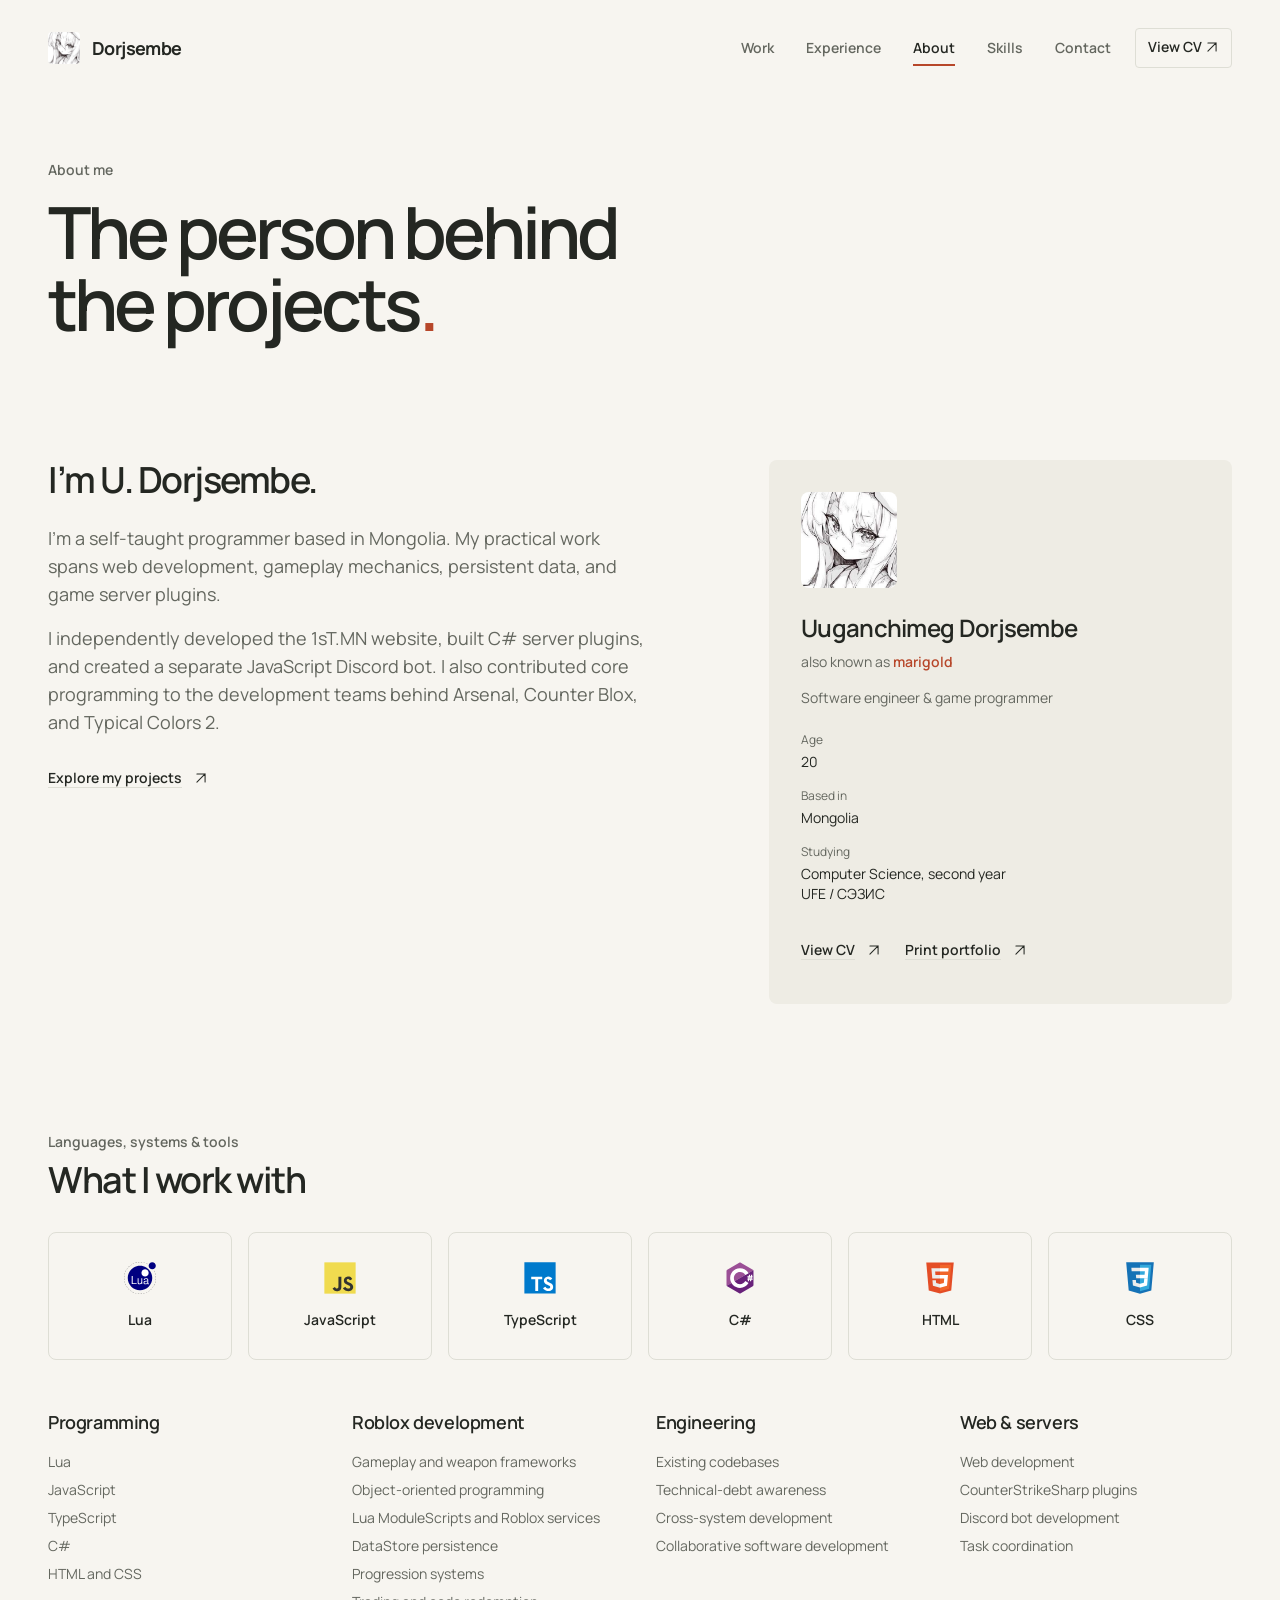
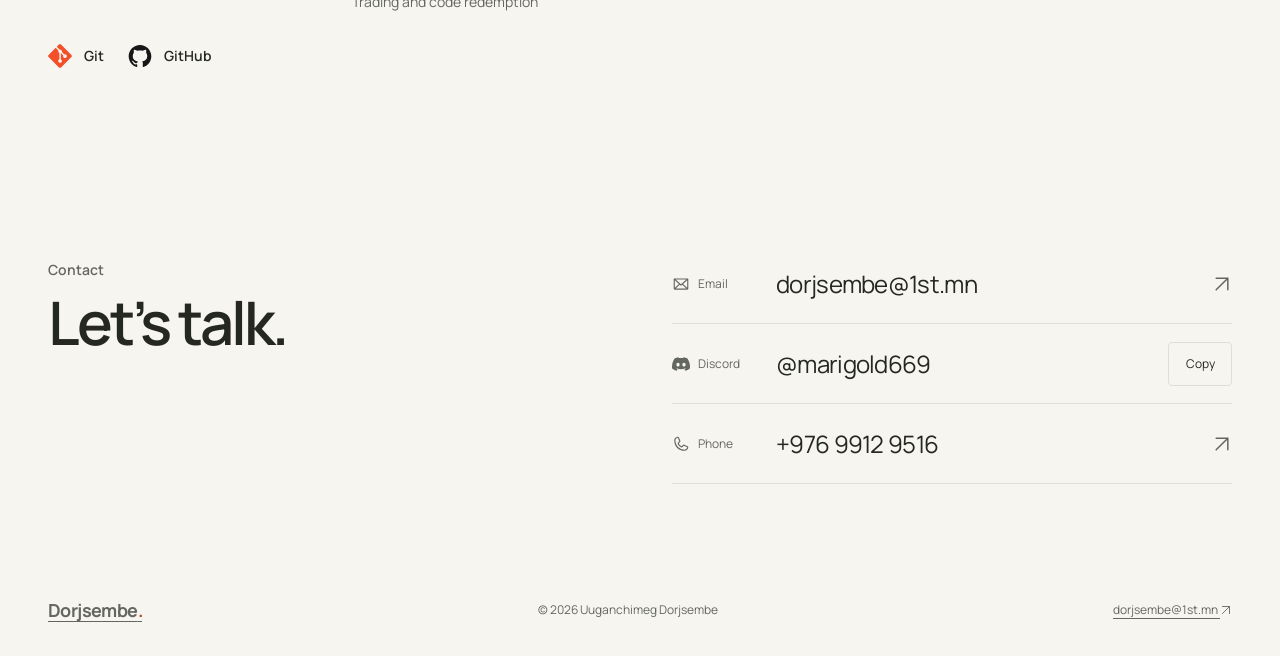
==== commit 45505a3b: "Render external-link arrows as SVG icons on mobile" ====
--- a/about.html
+++ b/about.html
@@ -27,10 +27,10 @@
       type="font/ttf"
       crossorigin
     />
-    <link rel="stylesheet" href="./css/style.css" />
+    <link rel="stylesheet" href="./css/style.css?v=link-icons-1" />
     <link rel="stylesheet" href="./css/print.css" media="print" />
     <script src="./js/portfolio-data.js" defer></script>
-    <script src="./js/main.js" defer></script>
+    <script src="./js/main.js?v=link-icons-1" defer></script>
   </head>
   <body data-page="about">
     <a class="skip-link" href="#main">Skip to content</a>
@@ -52,7 +52,7 @@
         <a href="./about.html#contact">Contact</a>
       </nav>
       <a class="print-button" href="./cv.html" data-cv-preview-link
-        >View CV <span aria-hidden="true">↗</span></a
+        >View CV <span class="link-arrow" aria-hidden="true"></span></a
       >
       <details class="mobile-menu">
         <summary>
@@ -62,20 +62,20 @@
           ></span>
         </summary>
         <nav class="mobile-panel" aria-label="Mobile navigation">
-          <a href="./projects.html">Work<span aria-hidden="true">↗</span></a>
+          <a href="./projects.html">Work<span class="link-arrow" aria-hidden="true"></span></a>
           <a href="./projects.html#experience"
-            >Experience<span aria-hidden="true">↗</span></a
+            >Experience<span class="link-arrow" aria-hidden="true"></span></a
           >
-          <a href="./about.html">About<span aria-hidden="true">↗</span></a>
+          <a href="./about.html">About<span class="link-arrow" aria-hidden="true"></span></a>
           <a href="./about.html#skills"
-            >Skills<span aria-hidden="true">↗</span></a
+            >Skills<span class="link-arrow" aria-hidden="true"></span></a
           >
           <a href="./about.html#contact"
-            >Contact<span aria-hidden="true">↗</span></a
+            >Contact<span class="link-arrow" aria-hidden="true"></span></a
           ><a href="./cv.html" data-cv-preview-link
-            >View CV <span aria-hidden="true">↗</span></a
+            >View CV <span class="link-arrow" aria-hidden="true"></span></a
           ><a href="./print.html"
-            >Print portfolio <span aria-hidden="true">↗</span></a
+            >Print portfolio <span class="link-arrow" aria-hidden="true"></span></a
           >
         </nav>
       </details>
@@ -102,7 +102,7 @@
             Arsenal, Counter Blox, and Typical Colors 2.
           </p>
           <a class="text-link" href="./projects.html"
-            >Explore my projects <span aria-hidden="true">↗</span></a
+            >Explore my projects <span class="link-arrow" aria-hidden="true"></span></a
           >
         </div>
         <aside class="profile-card" aria-label="Profile">
@@ -134,9 +134,9 @@
           </dl>
           <div class="project-links">
             <a class="text-link" href="./cv.html" data-cv-preview-link
-              >View CV <span aria-hidden="true">↗</span></a
+              >View CV <span class="link-arrow" aria-hidden="true"></span></a
             ><a class="text-link" href="./print.html"
-              >Print portfolio <span aria-hidden="true">↗</span></a
+              >Print portfolio <span class="link-arrow" aria-hidden="true"></span></a
             >
           </div>
         </aside>
@@ -285,7 +285,7 @@
             <div class="contact-item">
               <span class="contact-kind" data-contact-method="email">Email</span
               ><a href="mailto:dorjsembe@1st.mn"
-                >dorjsembe@1st.mn <span aria-hidden="true">↗</span></a
+                >dorjsembe@1st.mn <span class="link-arrow" aria-hidden="true"></span></a
               >
             </div>
             <div class="contact-item">
@@ -299,7 +299,7 @@
             <div class="contact-item">
               <span class="contact-kind" data-contact-method="phone">Phone</span
               ><a href="tel:+97699129516"
-                >+976 9912 9516 <span aria-hidden="true">↗</span></a
+                >+976 9912 9516 <span class="link-arrow" aria-hidden="true"></span></a
               >
             </div>
           </div>
@@ -314,7 +314,7 @@
       >
       <p>© 2026 Uuganchimeg Dorjsembe</p>
       <a href="mailto:dorjsembe@1st.mn" data-email-link
-        >dorjsembe@1st.mn <span aria-hidden="true">↗</span></a
+        >dorjsembe@1st.mn <span class="link-arrow" aria-hidden="true"></span></a
       >
     </footer>
   </body>
--- a/css/style.css
+++ b/css/style.css
@@ -16,6 +16,7 @@
   --white: #fffefa;
   --ease: cubic-bezier(0.32, 0.72, 0, 1);
   --radius: 8px;
+  --external-link-icon: url("../assets/icons/external-link.svg");
 }
 
 * {
@@ -61,6 +62,16 @@
 svg {
   display: block;
   max-width: 100%;
+}
+.link-arrow {
+  display: inline-block;
+  flex-shrink: 0;
+  width: 1em;
+  height: 1em;
+  vertical-align: -0.125em;
+  background-color: currentColor;
+  -webkit-mask: var(--external-link-icon) center / contain no-repeat;
+  mask: var(--external-link-icon) center / contain no-repeat;
 }
 img {
   height: auto;
@@ -513,9 +524,7 @@
   border-radius: 50%;
   background: var(--paper);
   color: var(--ink);
-  content: "↗";
-  font-size: 24px;
-  line-height: 32px;
+  content: "";
   transition:
     background 300ms var(--ease),
     color 300ms var(--ease),
@@ -524,12 +533,33 @@
 .work-preview:hover img {
   transform: scale(1.035);
 }
+.work-preview::before {
+  position: absolute;
+  z-index: 1;
+  right: 24px;
+  bottom: 24px;
+  width: 24px;
+  height: 24px;
+  background: var(--ink);
+  content: "";
+  pointer-events: none;
+  -webkit-mask: var(--external-link-icon) center / contain no-repeat;
+  mask: var(--external-link-icon) center / contain no-repeat;
+  transition:
+    background 300ms var(--ease),
+    transform 300ms var(--ease);
+}
 .work-preview:hover::after {
   background: var(--accent);
   color: var(--paper);
   transform: rotate(5deg);
 }
-.work-preview:active::after {
+.work-preview:hover::before {
+  background: var(--paper);
+  transform: rotate(5deg);
+}
+.work-preview:active::after,
+.work-preview:active::before {
   transform: scale(0.95);
 }
 .preview-first,
